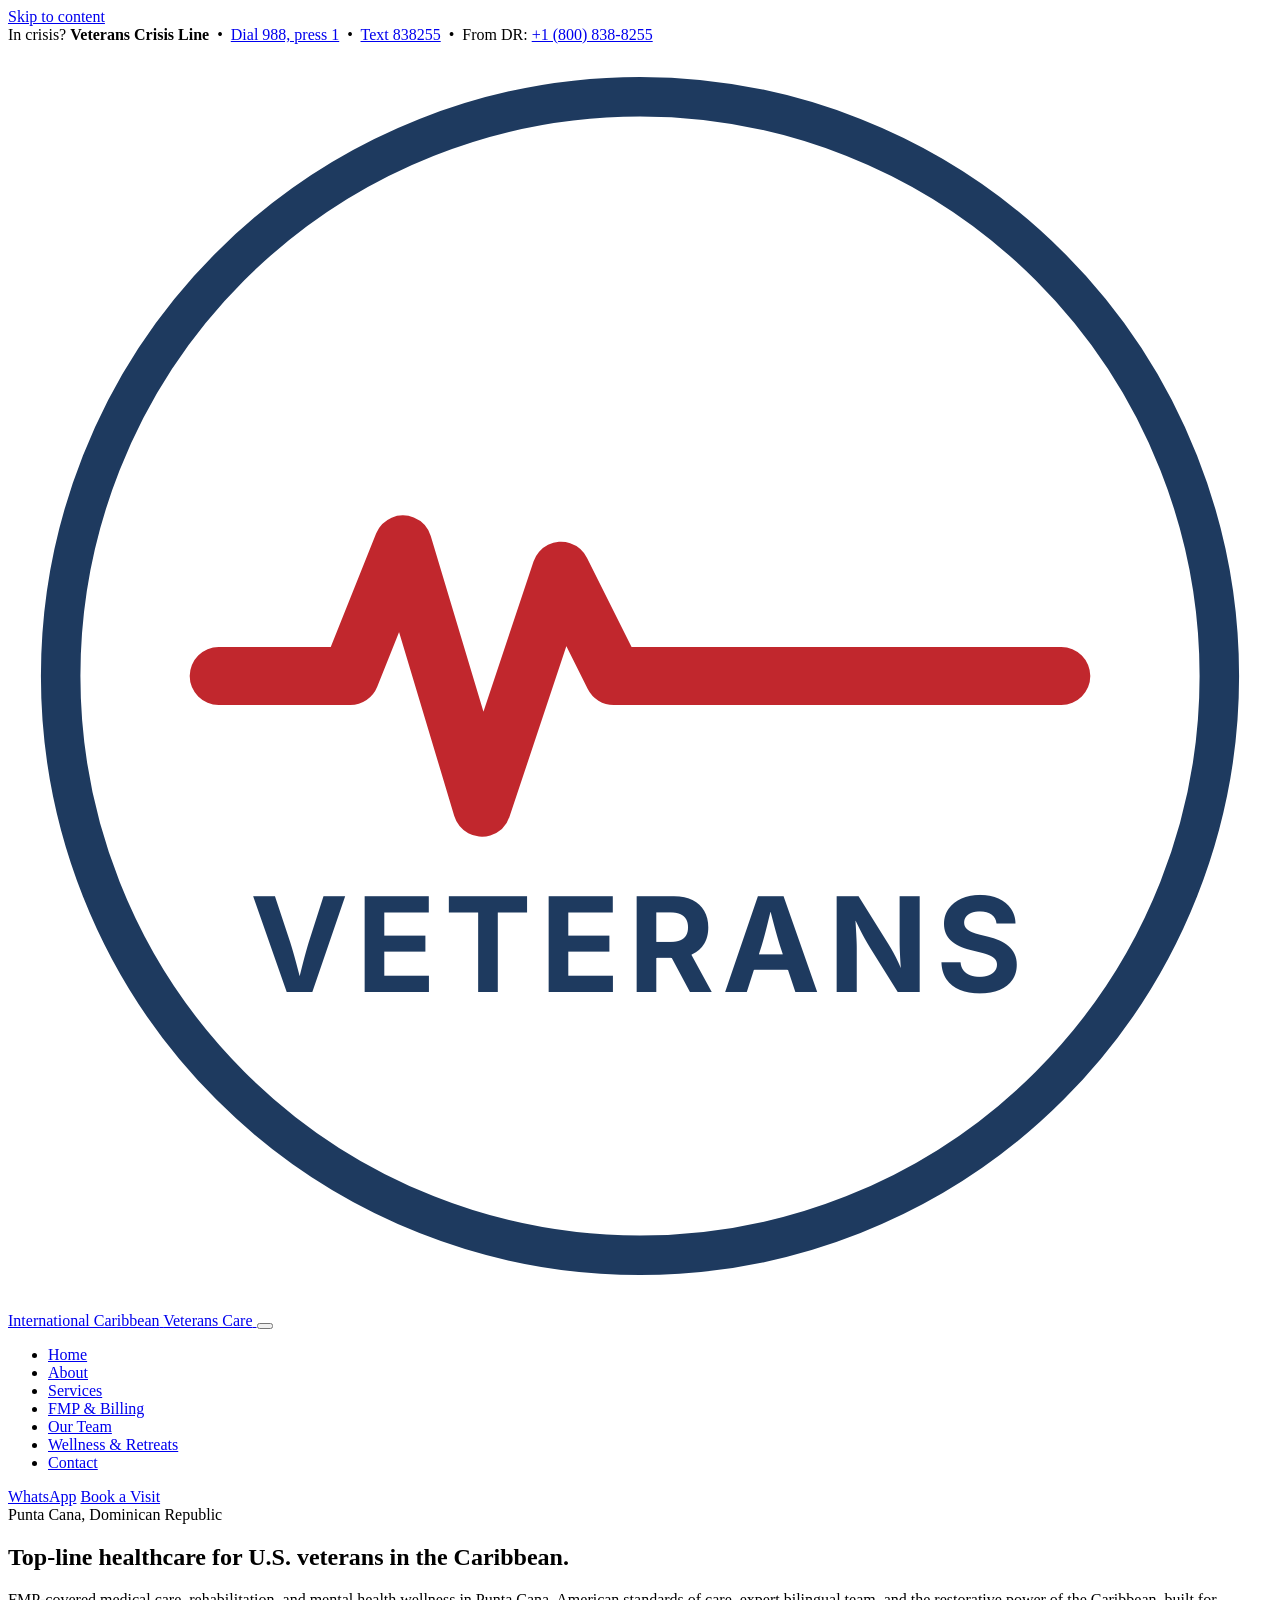
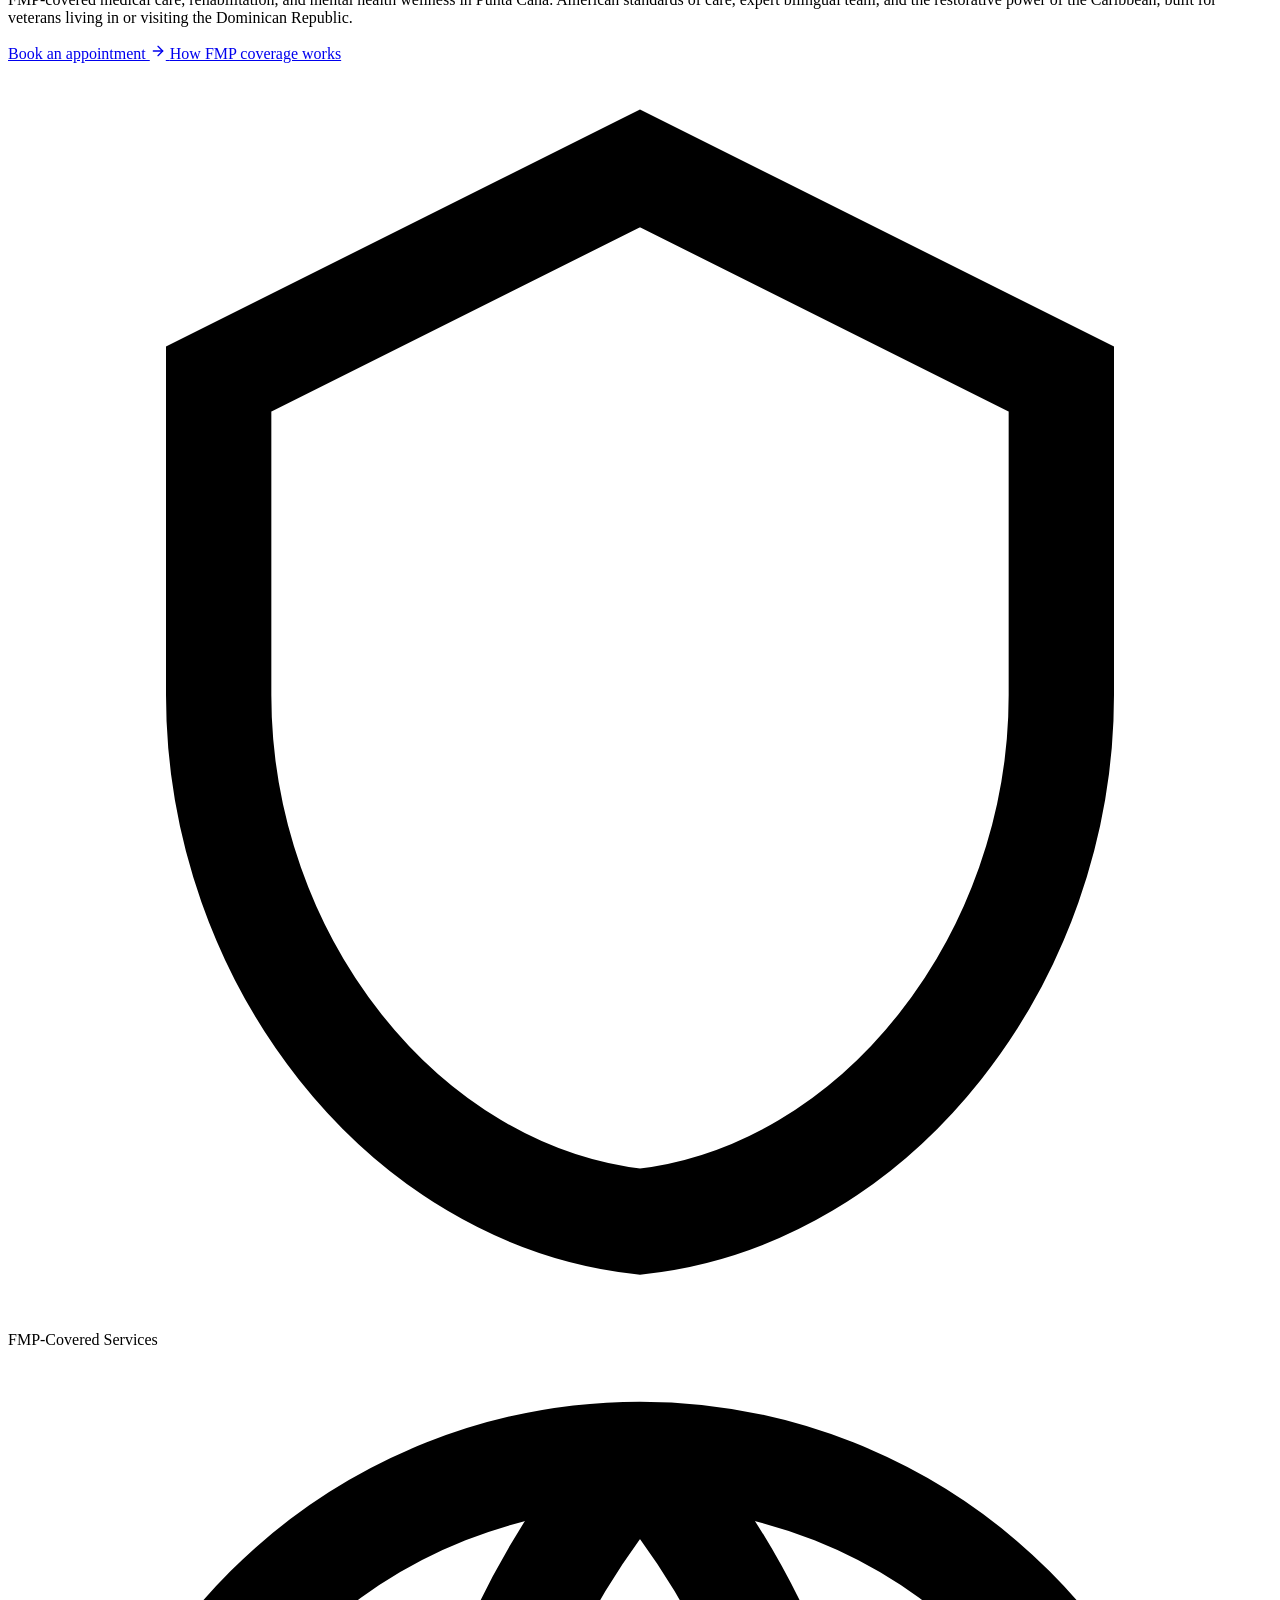
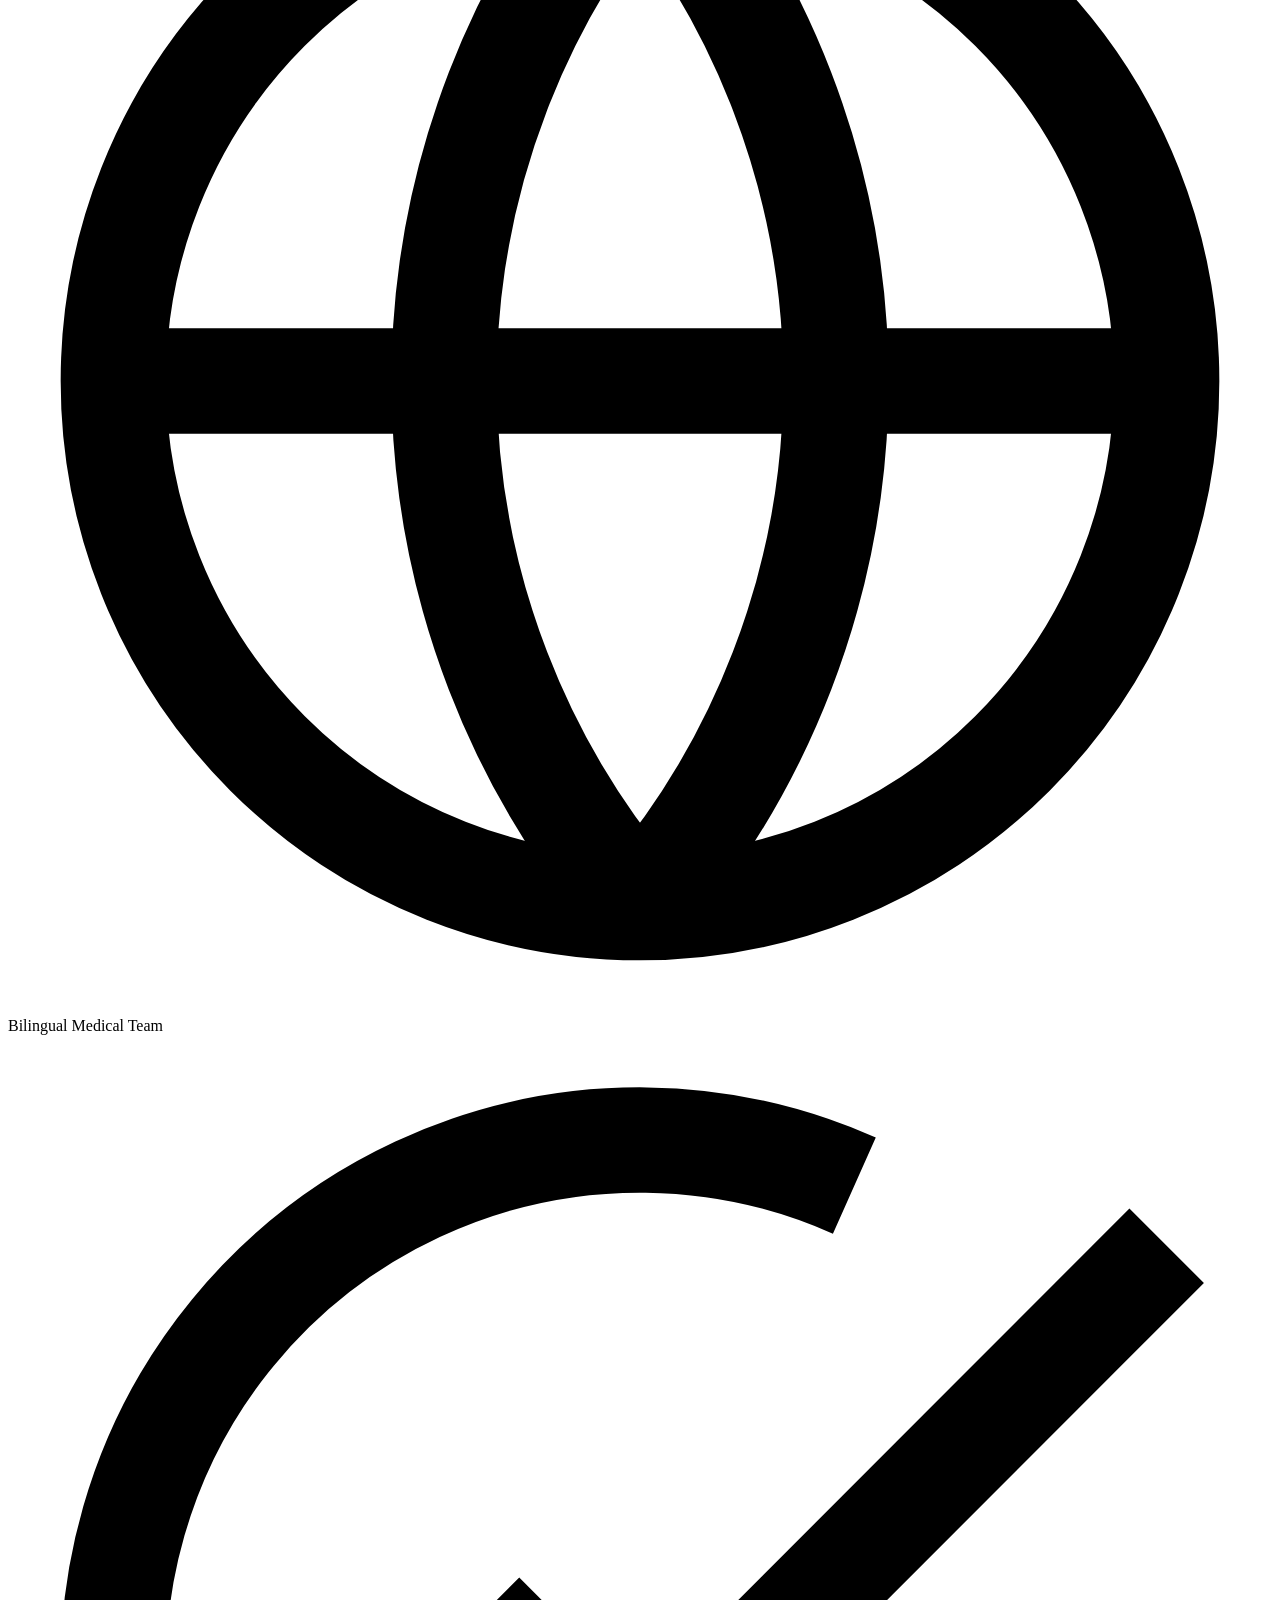
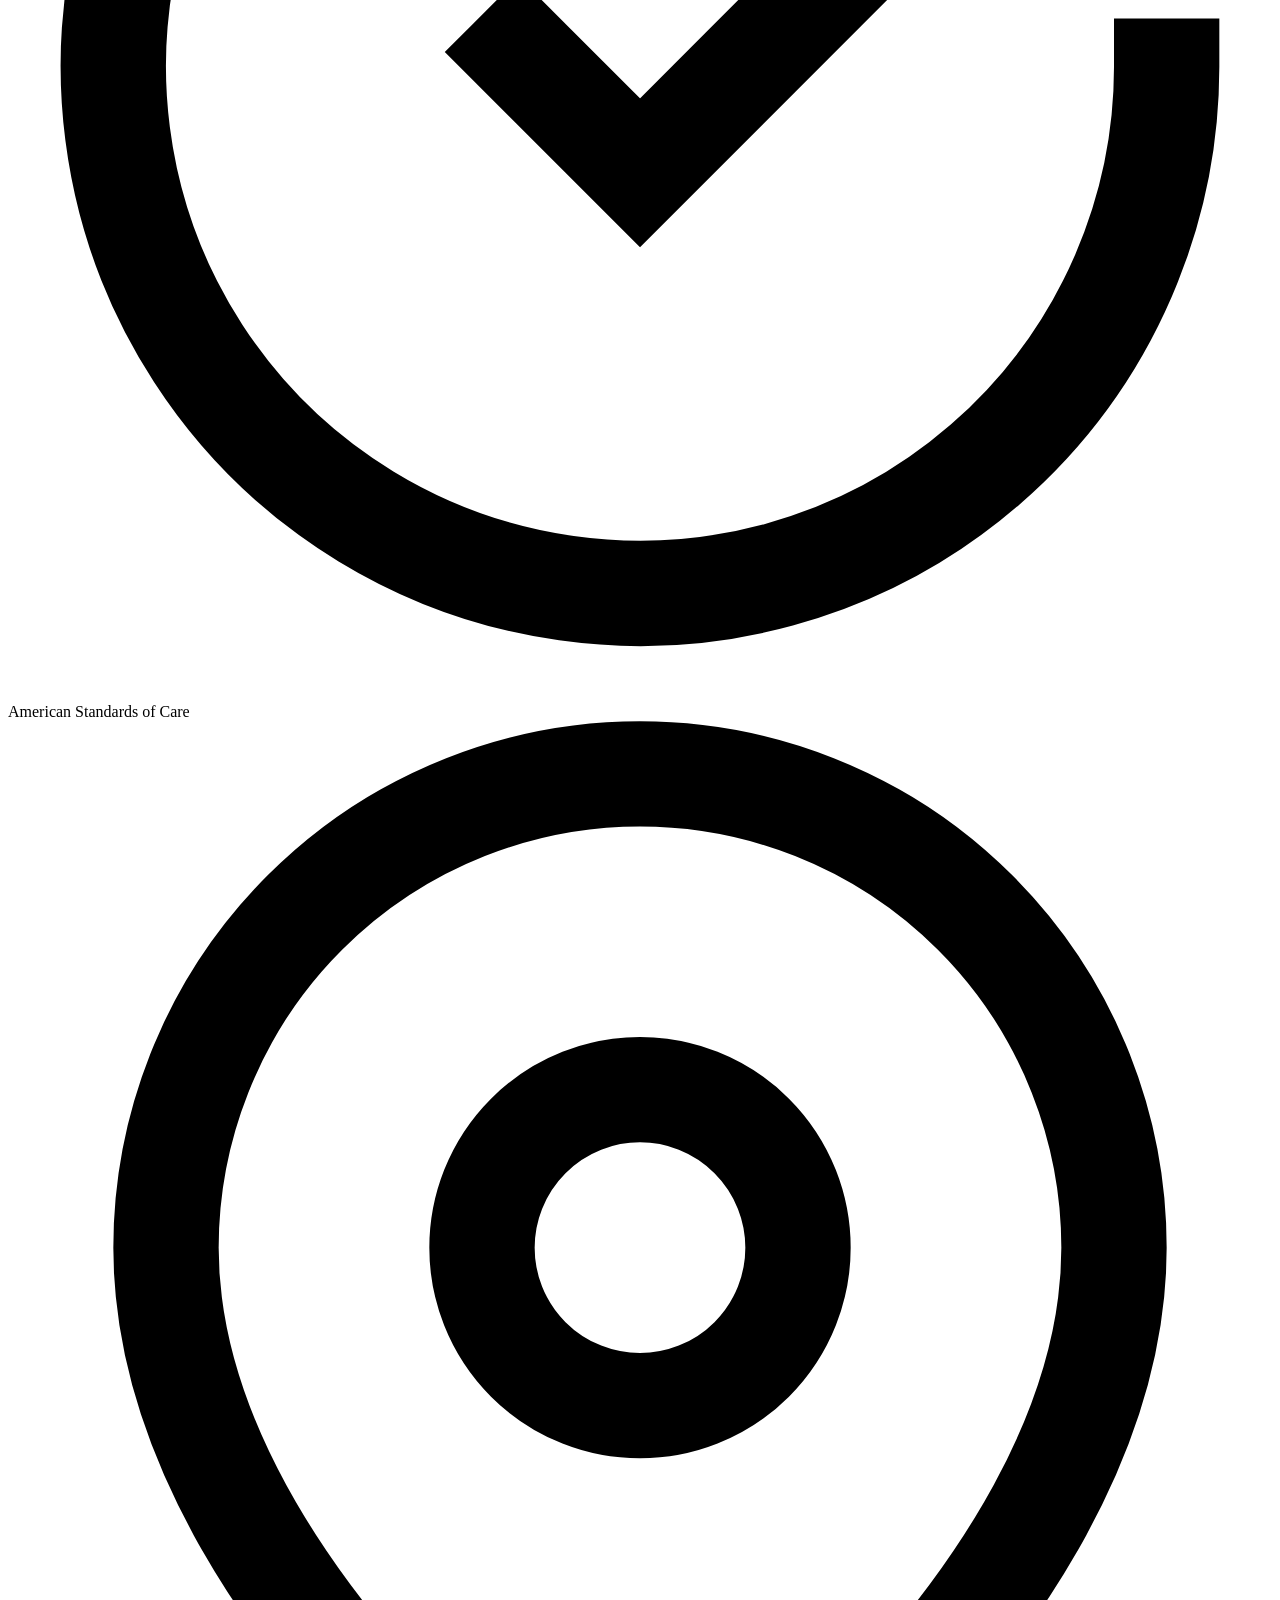
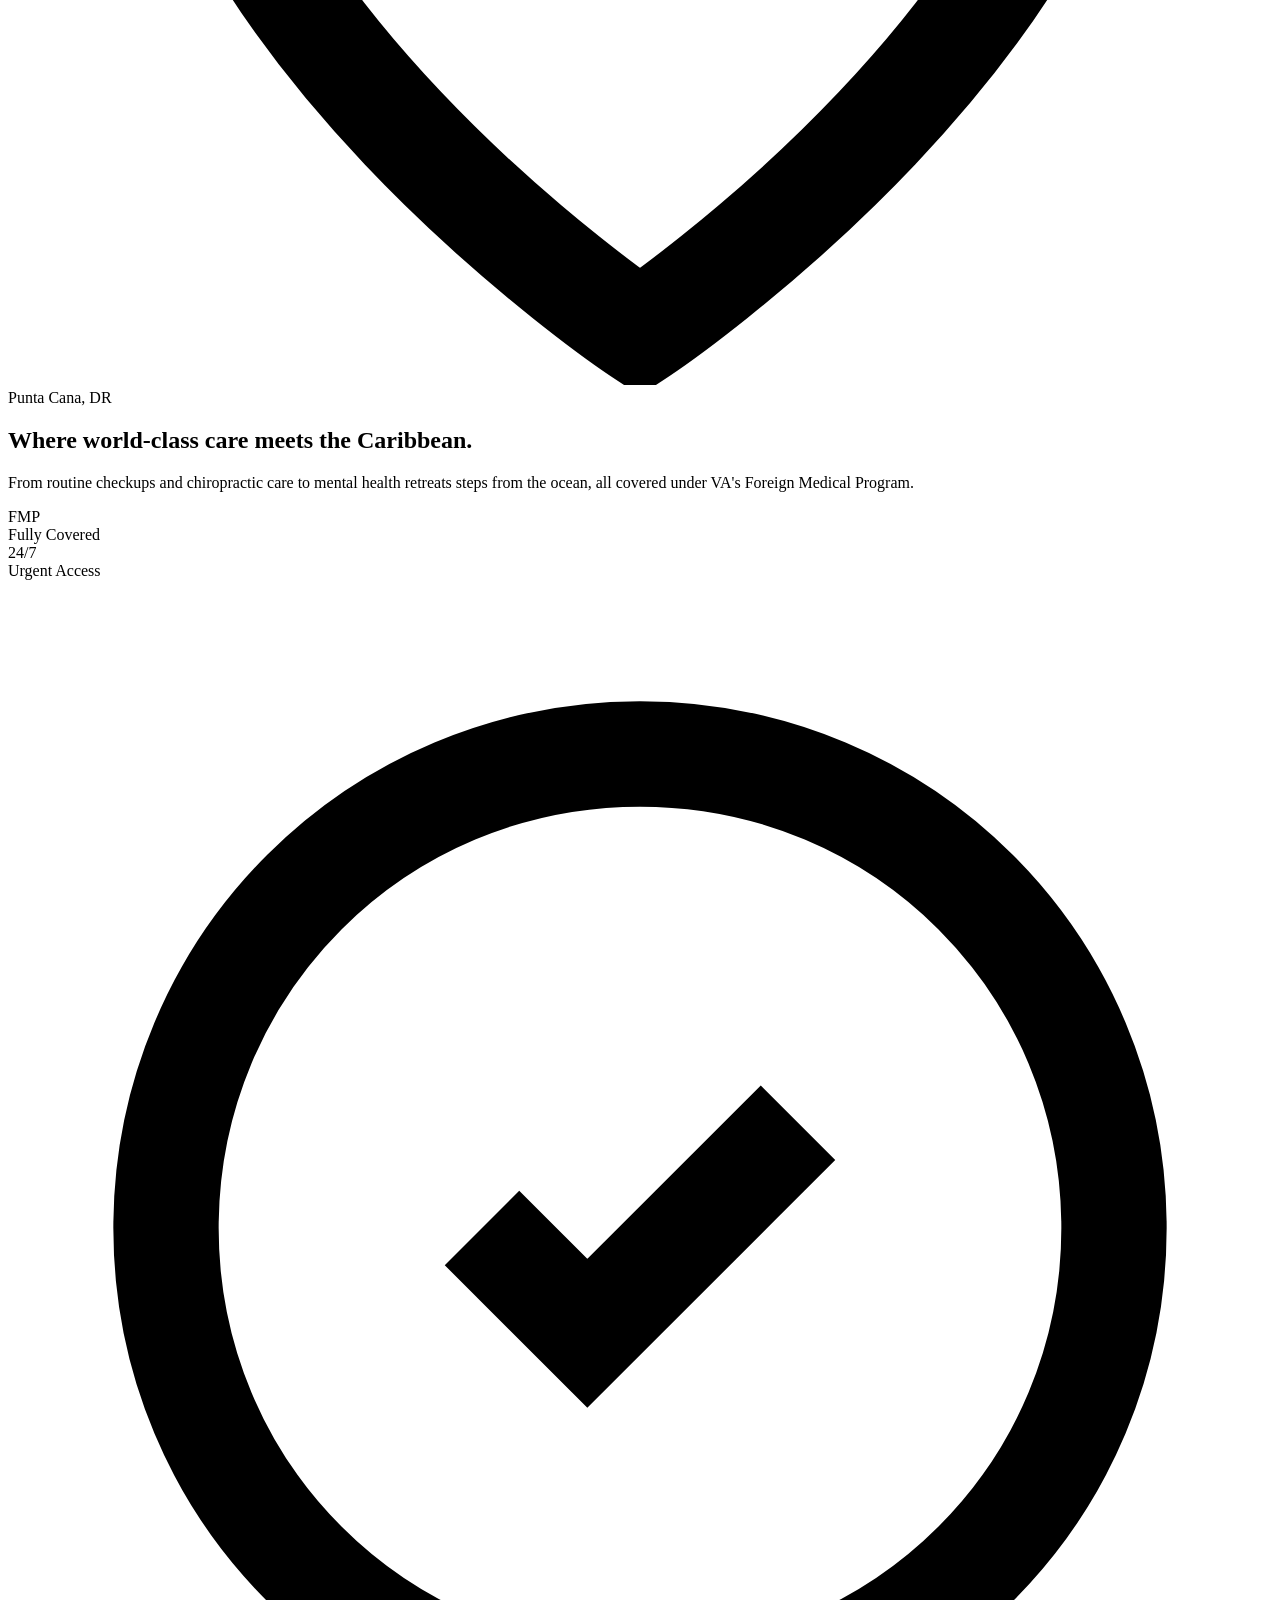
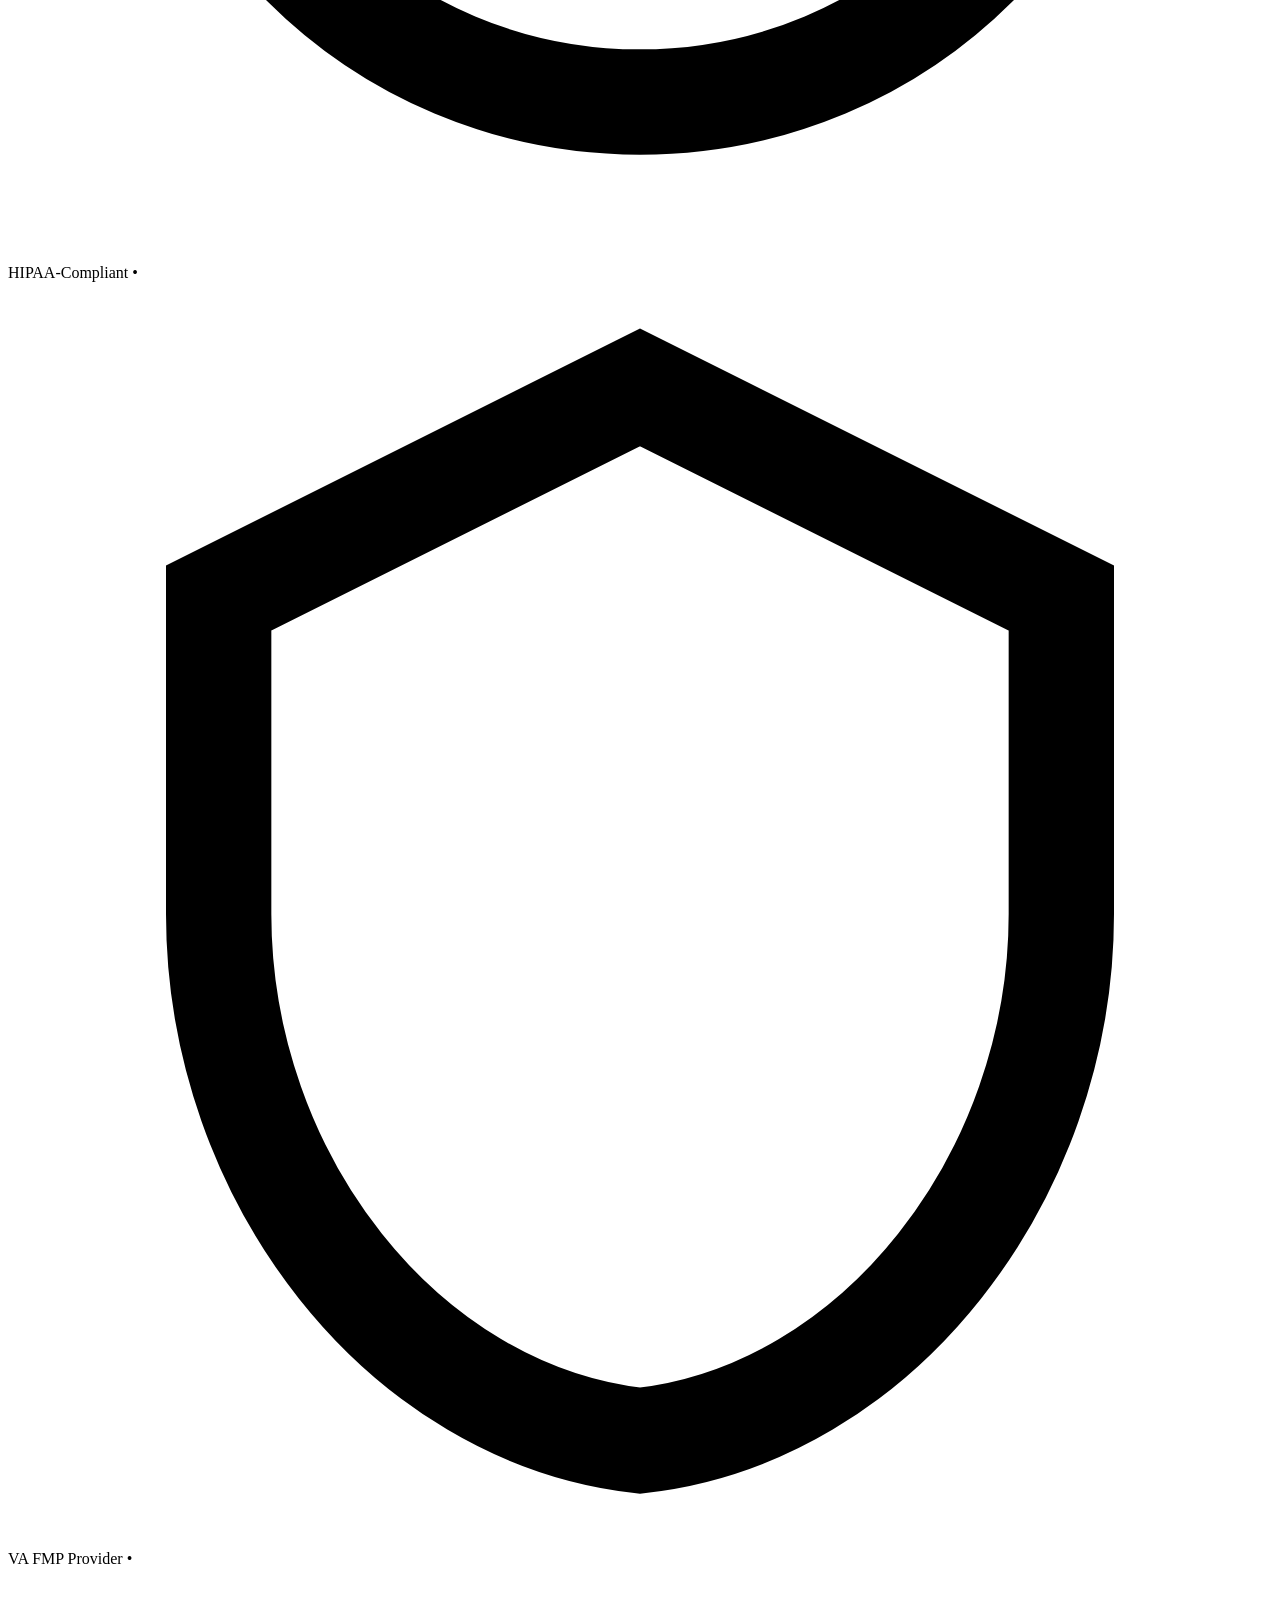
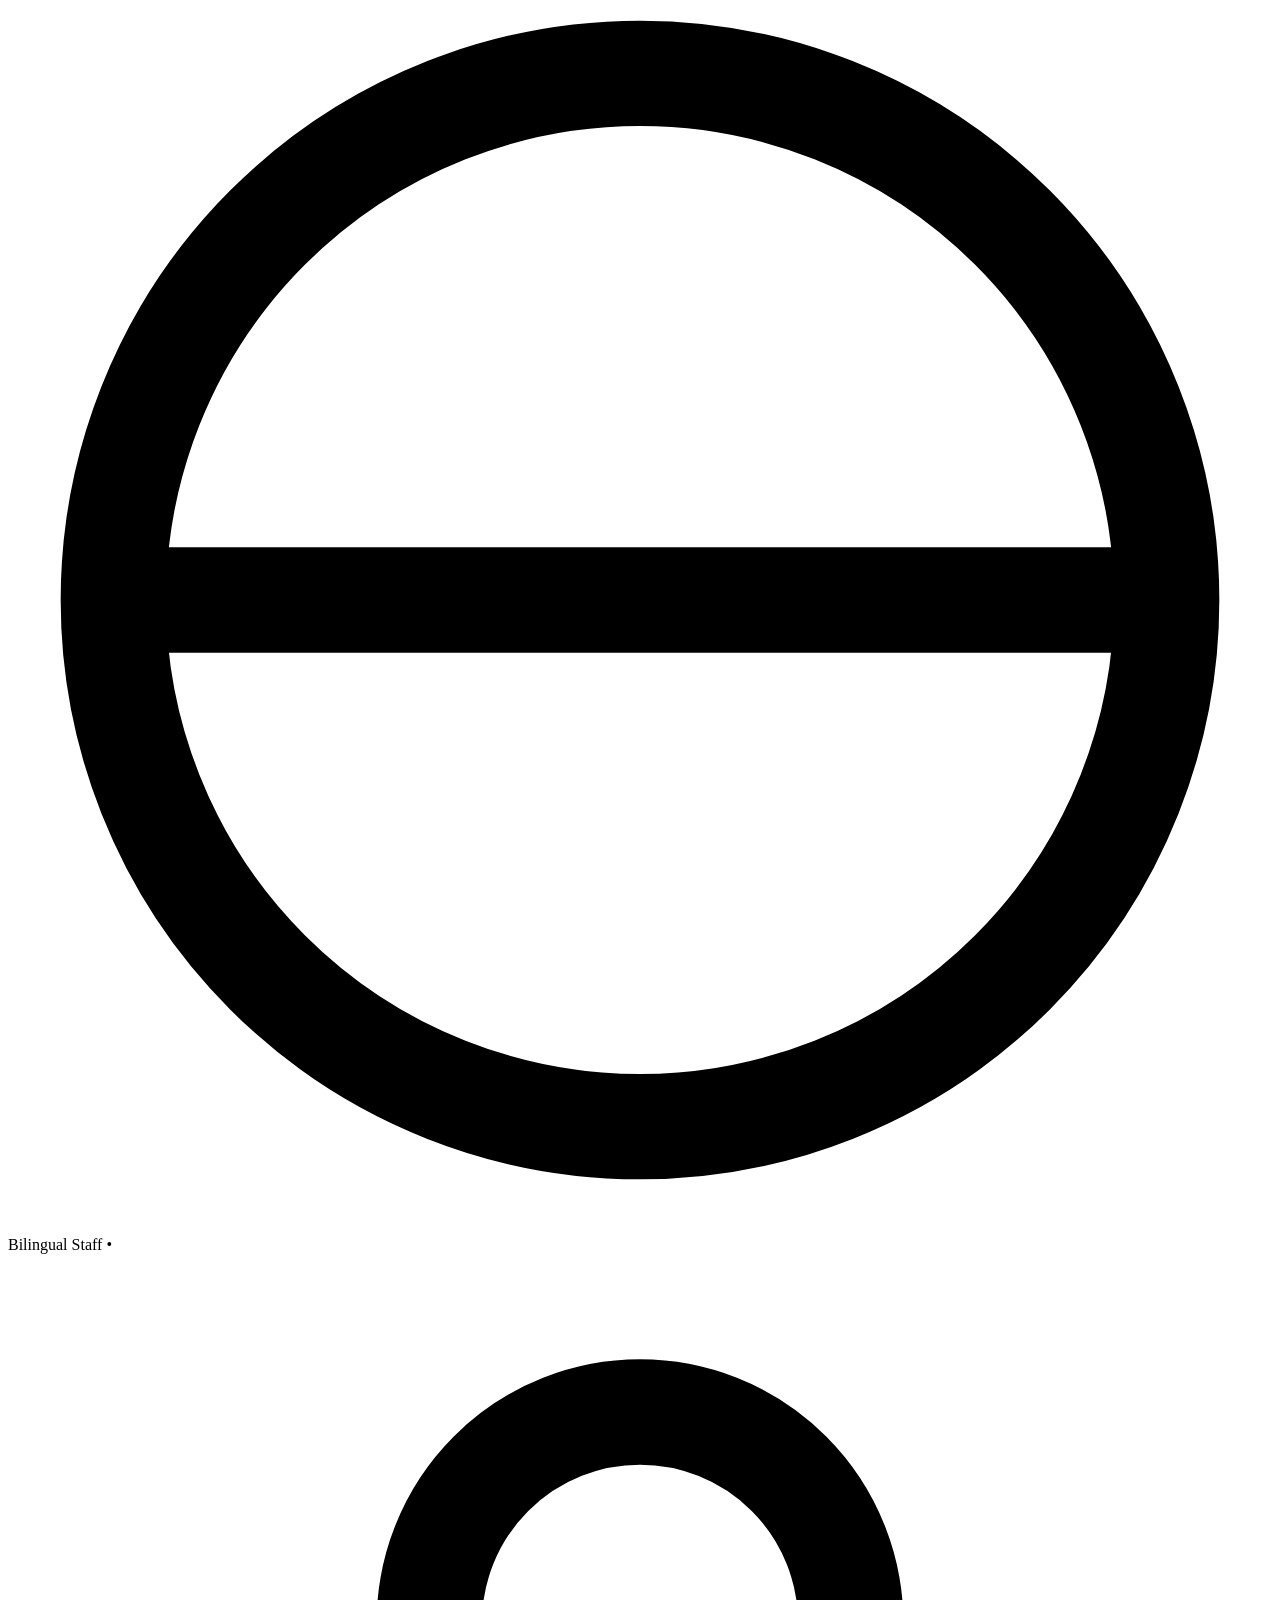
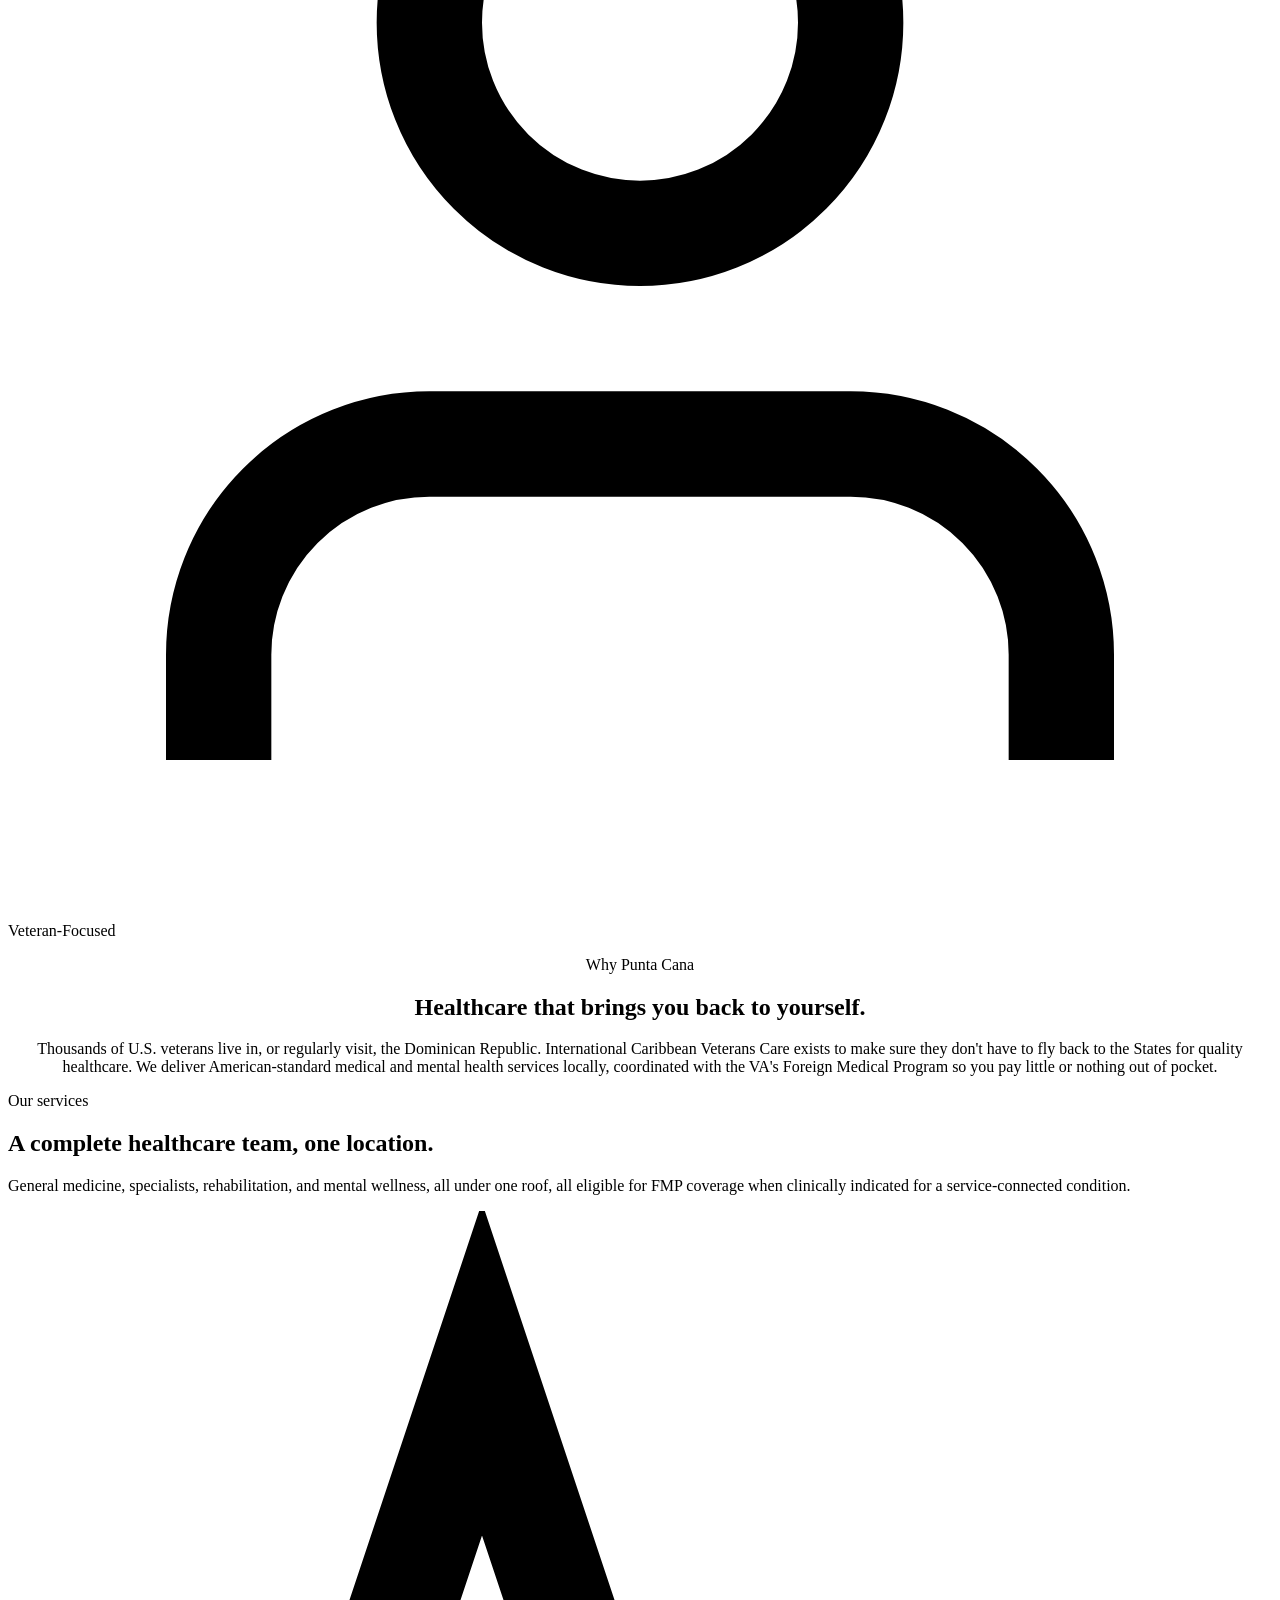
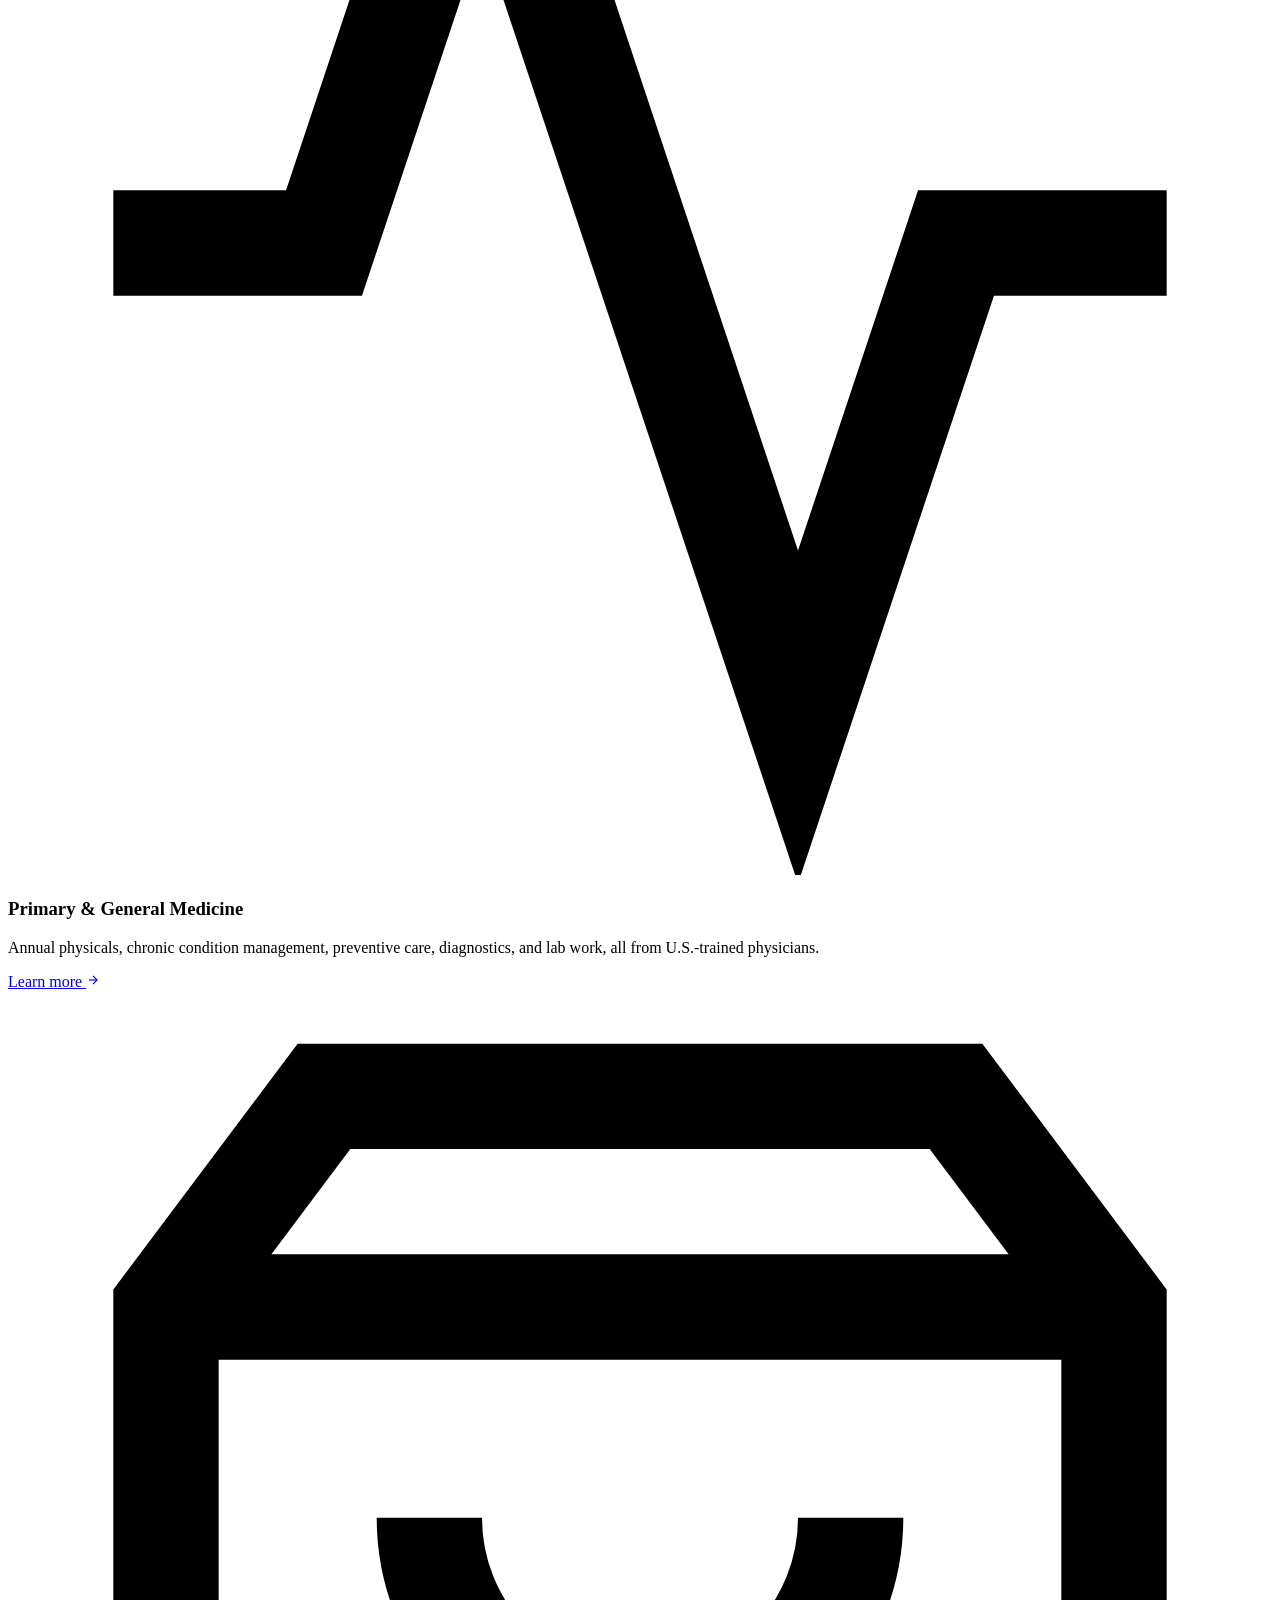
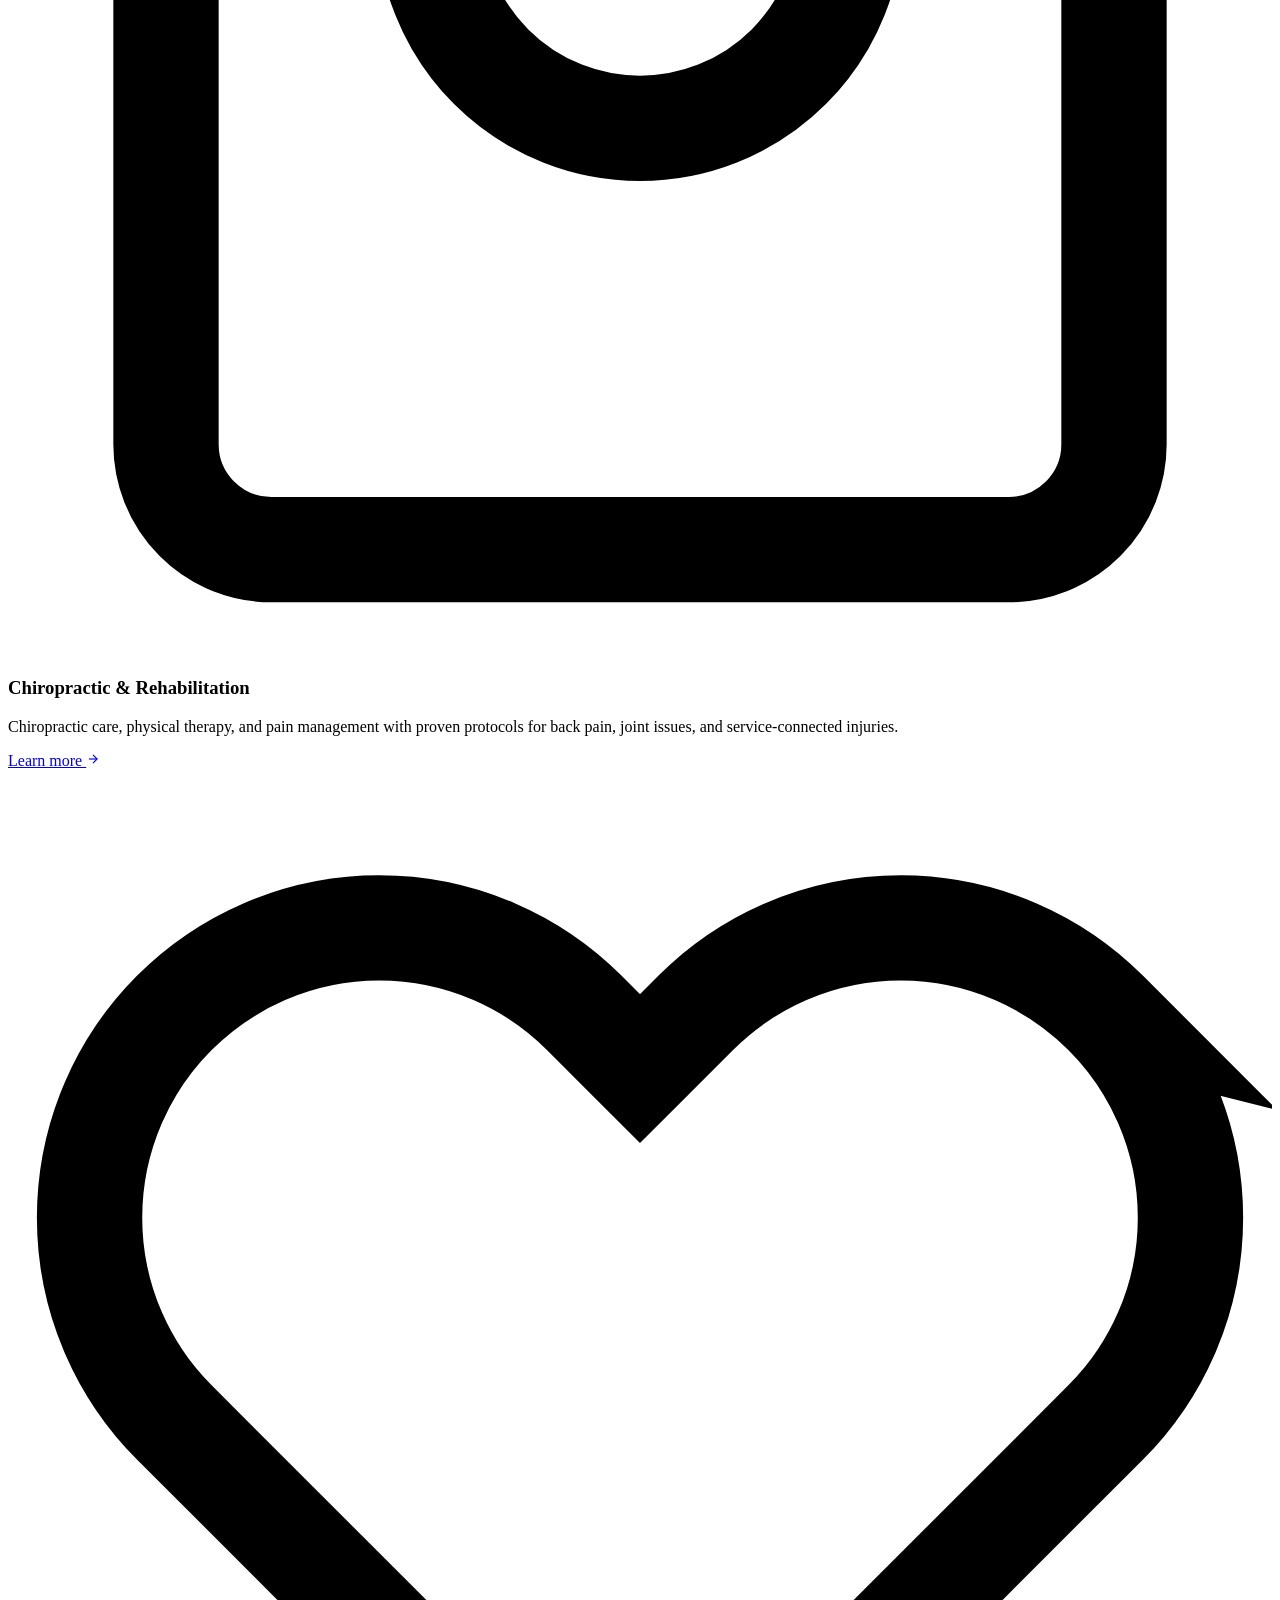
==== index.html @ 1668145d "Add initial project files" ====
<!doctype html>
<html lang="en">
<head>
<meta charset="utf-8">
<meta name="viewport" content="width=device-width, initial-scale=1">
<title>International Caribbean Veterans Care - Top-Line Healthcare for U.S. Veterans in Punta Cana</title>
<meta name="description" content="FMP-covered medical care, rehabilitation, and mental health wellness for U.S. veterans in Punta Cana, Dominican Republic.">
<link rel="preconnect" href="https://fonts.googleapis.com">
<link rel="preconnect" href="https://fonts.gstatic.com" crossorigin>
<link href="https://fonts.googleapis.com/css2?family=Inter:wght@400;500;600;700;800&display=swap" rel="stylesheet">
<link rel="stylesheet" href="css/styles.css">
<link rel="icon" href="data:image/svg+xml,%3Csvg xmlns='http://www.w3.org/2000/svg' viewBox='0 0 32 32'%3E%3Cpath fill='%23b31e38' d='M3 16h4l2-6 3 12 3-10 2 4h12' stroke='%23b31e38' stroke-width='2' fill='none' stroke-linecap='round' stroke-linejoin='round'/%3E%3C/svg%3E">
</head>
<body>

<a class="skip-link" href="#main">Skip to content</a>

<!-- Crisis banner -->
<div class="crisis-banner" role="region" aria-label="Crisis support">
  In crisis? <strong>Veterans Crisis Line</strong> &nbsp;&bull;&nbsp;
  <a href="tel:988">Dial 988, press 1</a> &nbsp;&bull;&nbsp;
  <a href="sms:838255">Text 838255</a> &nbsp;&bull;&nbsp;
  From DR: <a href="tel:+18008388255">+1 (800) 838-8255</a>
</div>

<!-- Header -->
<header class="site-header">
  <div class="container">
    <nav class="nav" aria-label="Main">
      <a href="index.html" class="brand" aria-label="International Caribbean Veterans Care, home">
        <svg class="brand-mark" viewBox="0 0 48 48" aria-hidden="true">
          <circle cx="24" cy="24" r="22" fill="none" stroke="#1e3a5f" stroke-width="1.5"/>
          <path d="M8 24h5l2-5 3 10 3-9 2 4h17" stroke="#c1272d" stroke-width="2.2" fill="none" stroke-linecap="round" stroke-linejoin="round"/>
          <text x="24" y="36" text-anchor="middle" font-family="Inter, sans-serif" font-size="5" font-weight="700" fill="#1e3a5f" letter-spacing="0.3">VETERANS</text>
        </svg>
        <span class="brand-text">
          <span class="top">International Caribbean</span>
          <span class="main">Veterans Care</span>
        </span>
      </a>
      <button class="nav-toggle" aria-label="Menu" aria-expanded="false" aria-controls="primary-nav">
        <span></span>
      </button>
      <ul class="nav-links" id="primary-nav">
        <li><a href="index.html" class="active">Home</a></li>
        <li><a href="about.html">About</a></li>
        <li><a href="services.html">Services</a></li>
        <li><a href="fmp.html">FMP &amp; Billing</a></li>
        <li><a href="team.html">Our Team</a></li>
        <li><a href="wellness.html">Wellness &amp; Retreats</a></li>
        <li><a href="contact.html">Contact</a></li>
      </ul>
      <div class="nav-cta">
        <a href="https://wa.me/18095550142" class="btn btn--outline btn--sm">WhatsApp</a>
        <a href="contact.html#booking" class="btn btn--primary btn--sm">Book a Visit</a>
      </div>
    </nav>
  </div>
</header>

<main id="main">

<!-- HERO -->
<section class="hero">
  <div class="container">
    <div class="hero-inner">
      <div>
        <span class="eyebrow">Punta Cana, Dominican Republic</span>
        <h1>Top-line healthcare for <span class="accent">U.S. veterans</span> in the Caribbean.</h1>
        <p class="lead">
          FMP-covered medical care, rehabilitation, and mental health wellness
          in Punta Cana. American standards of care, expert bilingual team,
          and the restorative power of the Caribbean, built for veterans
          living in or visiting the Dominican Republic.
        </p>
        <div class="hero-actions">
          <a href="contact.html#booking" class="btn btn--primary">
            Book an appointment
            <svg class="arrow" width="16" height="16" viewBox="0 0 24 24" fill="none" stroke="currentColor" stroke-width="2" stroke-linecap="round" stroke-linejoin="round"><line x1="5" y1="12" x2="19" y2="12"/><polyline points="12 5 19 12 12 19"/></svg>
          </a>
          <a href="fmp.html" class="btn btn--outline">How FMP coverage works</a>
        </div>
        <div class="hero-meta">
          <span>
            <svg viewBox="0 0 24 24" fill="none" stroke="currentColor" stroke-width="2"><path d="M12 2L4 6v6c0 5 3.5 9.5 8 10 4.5-.5 8-5 8-10V6l-8-4z"/></svg>
            FMP-Covered Services
          </span>
          <span>
            <svg viewBox="0 0 24 24" fill="none" stroke="currentColor" stroke-width="2"><circle cx="12" cy="12" r="10"/><path d="M2 12h20M12 2a15.3 15.3 0 010 20M12 2a15.3 15.3 0 000 20"/></svg>
            Bilingual Medical Team
          </span>
          <span>
            <svg viewBox="0 0 24 24" fill="none" stroke="currentColor" stroke-width="2"><path d="M22 11.08V12a10 10 0 11-5.93-9.14"/><polyline points="22 4 12 14.01 9 11.01"/></svg>
            American Standards of Care
          </span>
        </div>
      </div>

      <div class="hero-visual" aria-hidden="true">
        <div class="hero-card">
          <div class="hero-card-content">
            <span class="hero-card-location">
              <svg viewBox="0 0 24 24" fill="none" stroke="currentColor" stroke-width="2"><path d="M21 10c0 7-9 13-9 13s-9-6-9-13a9 9 0 0118 0z"/><circle cx="12" cy="10" r="3"/></svg>
              Punta Cana, DR
            </span>
            <div>
              <h2 class="hero-card-headline">Where world-class care meets the Caribbean.</h2>
              <p class="hero-card-desc">
                From routine checkups and chiropractic care to mental health
                retreats steps from the ocean, all covered under VA's Foreign
                Medical Program.
              </p>
            </div>
            <div class="hero-card-stats">
              <div class="hero-card-stat">
                <div class="num">FMP</div>
                <div class="label">Fully Covered</div>
              </div>
              <div class="hero-card-stat">
                <div class="num">24/7</div>
                <div class="label">Urgent Access</div>
              </div>
            </div>
          </div>
        </div>
      </div>
    </div>
  </div>
</section>

<!-- Honor band -->
<section class="honor-band" style="padding: 1rem 0;">
  <div class="container">
    <div class="honor-row">
      <span>
        <svg viewBox="0 0 24 24" fill="none" stroke="currentColor" stroke-width="2"><path d="M9 12l2 2 4-4"/><path d="M21 12c0 5-4 9-9 9s-9-4-9-9 4-9 9-9 9 4 9 9z"/></svg>
        HIPAA-Compliant
      </span>
      <span class="honor-divider">&bull;</span>
      <span>
        <svg viewBox="0 0 24 24" fill="none" stroke="currentColor" stroke-width="2"><path d="M12 2L4 6v6c0 5 3.5 9.5 8 10 4.5-.5 8-5 8-10V6l-8-4z"/></svg>
        VA FMP Provider
      </span>
      <span class="honor-divider">&bull;</span>
      <span>
        <svg viewBox="0 0 24 24" fill="none" stroke="currentColor" stroke-width="2"><circle cx="12" cy="12" r="10"/><path d="M2 12h20"/></svg>
        Bilingual Staff
      </span>
      <span class="honor-divider">&bull;</span>
      <span>
        <svg viewBox="0 0 24 24" fill="none" stroke="currentColor" stroke-width="2"><path d="M20 21v-2a4 4 0 00-4-4H8a4 4 0 00-4 4v2"/><circle cx="12" cy="7" r="4"/></svg>
        Veteran-Focused
      </span>
    </div>
  </div>
</section>

<!-- About intro -->
<section>
  <div class="container container--narrow">
    <div class="reveal" style="text-align: center;">
      <span class="eyebrow" style="justify-content: center;">Why Punta Cana</span>
      <h2>Healthcare that brings you back to yourself.</h2>
      <p class="lead" style="margin-top: var(--space-3);">
        Thousands of U.S. veterans live in, or regularly visit, the
        Dominican Republic. International Caribbean Veterans Care exists to
        make sure they don't have to fly back to the States for quality
        healthcare. We deliver American-standard medical and mental health
        services locally, coordinated with the VA's Foreign Medical Program
        so you pay little or nothing out of pocket.
      </p>
    </div>
  </div>
</section>

<!-- Services -->
<section style="background: var(--off-white); padding-top: var(--space-5);">
  <div class="container">
    <div class="section-intro reveal">
      <div>
        <span class="eyebrow">Our services</span>
        <h2>A complete healthcare team, one location.</h2>
      </div>
      <p class="lead">
        General medicine, specialists, rehabilitation, and mental wellness,
        all under one roof, all eligible for FMP coverage when clinically
        indicated for a service-connected condition.
      </p>
    </div>

    <div class="grid grid--3">
      <article class="service-card reveal">
        <div class="service-icon">
          <svg viewBox="0 0 24 24" fill="none" stroke="currentColor" stroke-width="2"><path d="M22 12h-4l-3 9L9 3l-3 9H2"/></svg>
        </div>
        <h3>Primary &amp; General Medicine</h3>
        <p>Annual physicals, chronic condition management, preventive care, diagnostics, and lab work, all from U.S.-trained physicians.</p>
        <a href="services.html#primary" class="learn">
          Learn more
          <svg width="14" height="14" viewBox="0 0 24 24" fill="none" stroke="currentColor" stroke-width="2"><line x1="5" y1="12" x2="19" y2="12"/><polyline points="12 5 19 12 12 19"/></svg>
        </a>
      </article>

      <article class="service-card reveal">
        <div class="service-icon">
          <svg viewBox="0 0 24 24" fill="none" stroke="currentColor" stroke-width="2"><path d="M6 2L3 6v14a2 2 0 002 2h14a2 2 0 002-2V6l-3-4z"/><line x1="3" y1="6" x2="21" y2="6"/><path d="M16 10a4 4 0 01-8 0"/></svg>
        </div>
        <h3>Chiropractic &amp; Rehabilitation</h3>
        <p>Chiropractic care, physical therapy, and pain management with proven protocols for back pain, joint issues, and service-connected injuries.</p>
        <a href="services.html#chiro" class="learn">
          Learn more
          <svg width="14" height="14" viewBox="0 0 24 24" fill="none" stroke="currentColor" stroke-width="2"><line x1="5" y1="12" x2="19" y2="12"/><polyline points="12 5 19 12 12 19"/></svg>
        </a>
      </article>

      <article class="service-card reveal">
        <div class="service-icon">
          <svg viewBox="0 0 24 24" fill="none" stroke="currentColor" stroke-width="2"><path d="M20.84 4.61a5.5 5.5 0 00-7.78 0L12 5.67l-1.06-1.06a5.5 5.5 0 00-7.78 7.78l1.06 1.06L12 21.23l7.78-7.78 1.06-1.06a5.5 5.5 0 000-7.78z"/></svg>
        </div>
        <h3>Mental Health &amp; PTSD Care</h3>
        <p>Trauma-informed therapy for PTSD, depression, anxiety, and combat-related stress. Individual sessions, couples therapy, and group work.</p>
        <a href="services.html#mental-health" class="learn">
          Learn more
          <svg width="14" height="14" viewBox="0 0 24 24" fill="none" stroke="currentColor" stroke-width="2"><line x1="5" y1="12" x2="19" y2="12"/><polyline points="12 5 19 12 12 19"/></svg>
        </a>
      </article>

      <article class="service-card reveal">
        <div class="service-icon">
          <svg viewBox="0 0 24 24" fill="none" stroke="currentColor" stroke-width="2"><circle cx="12" cy="12" r="10"/><path d="M12 8v4M12 16h.01"/></svg>
        </div>
        <h3>Urgent &amp; Acute Care</h3>
        <p>Same-day appointments for acute illness and injury. 24/7 on-call physician access for veterans registered with our clinic.</p>
        <a href="services.html#urgent" class="learn">
          Learn more
          <svg width="14" height="14" viewBox="0 0 24 24" fill="none" stroke="currentColor" stroke-width="2"><line x1="5" y1="12" x2="19" y2="12"/><polyline points="12 5 19 12 12 19"/></svg>
        </a>
      </article>

      <article class="service-card reveal">
        <div class="service-icon">
          <svg viewBox="0 0 24 24" fill="none" stroke="currentColor" stroke-width="2"><path d="M19 14c1.49-1.46 3-3.21 3-5.5A5.5 5.5 0 0016.5 3c-1.76 0-3 .5-4.5 2-1.5-1.5-2.74-2-4.5-2A5.5 5.5 0 002 8.5c0 2.29 1.51 4.04 3 5.5l7 7z"/></svg>
        </div>
        <h3>Cardiology &amp; Internal Medicine</h3>
        <p>Specialist consultations, cardiac screening, diabetes management, and care for the chronic conditions that affect aging veterans most.</p>
        <a href="services.html#cardiology" class="learn">
          Learn more
          <svg width="14" height="14" viewBox="0 0 24 24" fill="none" stroke="currentColor" stroke-width="2"><line x1="5" y1="12" x2="19" y2="12"/><polyline points="12 5 19 12 12 19"/></svg>
        </a>
      </article>

      <article class="service-card reveal">
        <div class="service-icon">
          <svg viewBox="0 0 24 24" fill="none" stroke="currentColor" stroke-width="2"><path d="M12 5.5c-1.5-2-4-2.5-6-1.5S3 7.5 4 10c.5 1.3 1 2.5 1 4 0 2 .5 5 2 7 .5.5 1 .5 1.5 0 .5-1 .5-2.5 1-4 .3-1 .8-1.5 1.5-1.5s1.2.5 1.5 1.5c.5 1.5.5 3 1 4 .5.5 1 .5 1.5 0 1.5-2 2-5 2-7 0-1.5.5-2.7 1-4 1-2.5-0-5-2-6s-4.5-.5-6 1.5z"/></svg>
        </div>
        <h3>Dental Care</h3>
        <p>Routine cleanings, fillings, extractions, and restorative work. Not covered by FMP, so our clinic provides it free of charge to every U.S. veteran.</p>
        <a href="#services" class="learn">
          Learn more
          <svg width="14" height="14" viewBox="0 0 24 24" fill="none" stroke="currentColor" stroke-width="2"><line x1="5" y1="12" x2="19" y2="12"/><polyline points="12 5 19 12 12 19"/></svg>
        </a>
      </article>

      <article class="service-card reveal">
        <div class="service-icon">
          <svg viewBox="0 0 24 24" fill="none" stroke="currentColor" stroke-width="2"><path d="M12 2a10 10 0 1010 10"/><path d="M12 6v6l4 2"/></svg>
        </div>
        <h3>Mental Health Retreats</h3>
        <p>Structured multi-day wellness retreats combining evidence-based therapy, meditation, movement, and the healing environment of the Caribbean coast.</p>
        <a href="wellness.html" class="learn">
          Learn more
          <svg width="14" height="14" viewBox="0 0 24 24" fill="none" stroke="currentColor" stroke-width="2"><line x1="5" y1="12" x2="19" y2="12"/><polyline points="12 5 19 12 12 19"/></svg>
        </a>
      </article>
    </div>
  </div>
</section>

<!-- FMP highlight -->
<section>
  <div class="container">
    <div class="fmp-card reveal">
      <div style="max-width: 720px;">
        <span class="eyebrow" style="color: #ff9ba0;">Foreign Medical Program</span>
        <h2>Your VA benefits, <span class="accent">across borders</span>.</h2>
        <p class="lead" style="color: rgba(255,255,255,0.85);">
          The VA's Foreign Medical Program (FMP) covers healthcare for
          service-connected conditions when you're outside the U.S. We're
          an experienced FMP provider: we handle the paperwork, coordinate
          with the VA, and most importantly, we never charge U.S. veterans
          a cent. Whether FMP covers the service or not, your cost is zero.
        </p>
        <div style="display: flex; flex-wrap: wrap; gap: 0.75rem;">
          <a href="fmp.html" class="btn btn--primary">Learn about FMP coverage</a>
          <a href="contact.html" class="btn btn--outline-white">Ask us anything</a>
        </div>
      </div>
    </div>
  </div>
</section>

<!-- Stats -->
<section style="padding-top: 0;">
  <div class="container">
    <div class="stats reveal">
      <div>
        <div class="stat-value">1,200<span class="amp">+</span></div>
        <div class="stat-label">Veterans Treated</div>
      </div>
      <div>
        <div class="stat-value">100<span class="amp">%</span></div>
        <div class="stat-label">FMP Billing Handled In-House</div>
      </div>
      <div>
        <div class="stat-value">7<span class="amp">yrs</span></div>
        <div class="stat-label">Serving DR-Based Vets</div>
      </div>
      <div>
        <div class="stat-value">&lt;48<span class="amp">h</span></div>
        <div class="stat-label">Median Time to First Appointment</div>
      </div>
    </div>
  </div>
</section>

<!-- Pull quote -->
<section style="padding-top: 1rem; padding-bottom: var(--space-6);">
  <div class="container">
    <div class="pullquote reveal">
      <blockquote>
        I retired to Punta Cana five years ago and spent the first two
        flying back to Miami every few months for care. Finding International
        Caribbean Veterans Care changed everything. Same standard of medicine,
        zero stress, and the VA handles the bill.
      </blockquote>
      <cite>T. Miller, U.S. Army (retired), B&aacute;varo resident</cite>
    </div>
  </div>
</section>

<!-- CTA band -->
<section class="cta-band">
  <div class="container">
    <span class="eyebrow" style="color: #ff9ba0;">Ready when you are</span>
    <h2>Quality care <span class="accent">without leaving the island</span>.</h2>
    <p class="lead">
      Whether you're a full-time resident, a snowbird, or visiting for a
      few weeks, we're here. Call, message, or schedule online.
    </p>
    <div class="hero-actions">
      <a href="contact.html#booking" class="btn btn--primary">Book a visit</a>
      <a href="https://wa.me/18095550142" class="btn btn--outline-white">WhatsApp us</a>
      <a href="contact.html" class="btn btn--outline-white">Contact the clinic</a>
    </div>
  </div>
</section>

</main>

<!-- Footer -->
<footer class="site-footer">
  <div class="container">
    <div class="footer-crisis">
      <strong>VETERANS CRISIS LINE:</strong> Dial <a href="tel:988">988</a> and press <strong>1</strong> (from US) &nbsp;&bull;&nbsp; Text <a href="sms:838255">838255</a> &nbsp;&bull;&nbsp; From DR / international: <a href="tel:+18008388255">+1 (800) 838-8255</a>. Free, confidential, 24/7.
    </div>

    <div class="footer-top">
      <div>
        <div class="footer-brand">
          <svg width="36" height="36" viewBox="0 0 48 48" aria-hidden="true">
            <circle cx="24" cy="24" r="22" fill="none" stroke="#ffffff" stroke-width="1.5"/>
            <path d="M8 24h5l2-5 3 10 3-9 2 4h17" stroke="#c1272d" stroke-width="2.2" fill="none" stroke-linecap="round" stroke-linejoin="round"/>
          </svg>
          <span>International Caribbean<br>Veterans Care</span>
        </div>
        <p>Top-line healthcare for U.S. veterans in the Dominican Republic. FMP-covered services, expert bilingual team, American standards of care.</p>
      </div>
      <div>
        <h4>Clinic</h4>
        <ul class="footer-links">
          <li><a href="about.html">About</a></li>
          <li><a href="services.html">Services</a></li>
          <li><a href="team.html">Our Team</a></li>
          <li><a href="wellness.html">Wellness &amp; Retreats</a></li>
        </ul>
      </div>
      <div>
        <h4>Patients</h4>
        <ul class="footer-links">
          <li><a href="contact.html#booking">Book a visit</a></li>
          <li><a href="fmp.html">FMP &amp; billing</a></li>
          <li><a href="contact.html">Contact</a></li>
          <li><a href="https://wa.me/18095550142">WhatsApp</a></li>
        </ul>
      </div>
      <div>
        <h4>Contact</h4>
        <ul class="footer-links">
          <li><a href="tel:+18095550142">+1 (809) 555-0142</a></li>
          <li><a href="mailto:care@caribbeanvetcare.com">care@caribbeanvetcare.com</a></li>
          <li>Av. Barcel&oacute;, B&aacute;varo<br>Punta Cana, Dominican Republic</li>
        </ul>
      </div>
    </div>

    <div class="footer-bottom">
      <div>&copy; <span id="year">2026</span> International Caribbean Veterans Care. All rights reserved.</div>
      <div>
        <a href="#privacy" style="margin-right: 1rem;">Privacy</a>
        <a href="#hipaa" style="margin-right: 1rem;">HIPAA Notice</a>
        <a href="#accessibility">Accessibility</a>
      </div>
    </div>
  </div>
</footer>

<script src="js/main.js"></script>
</body>
</html>
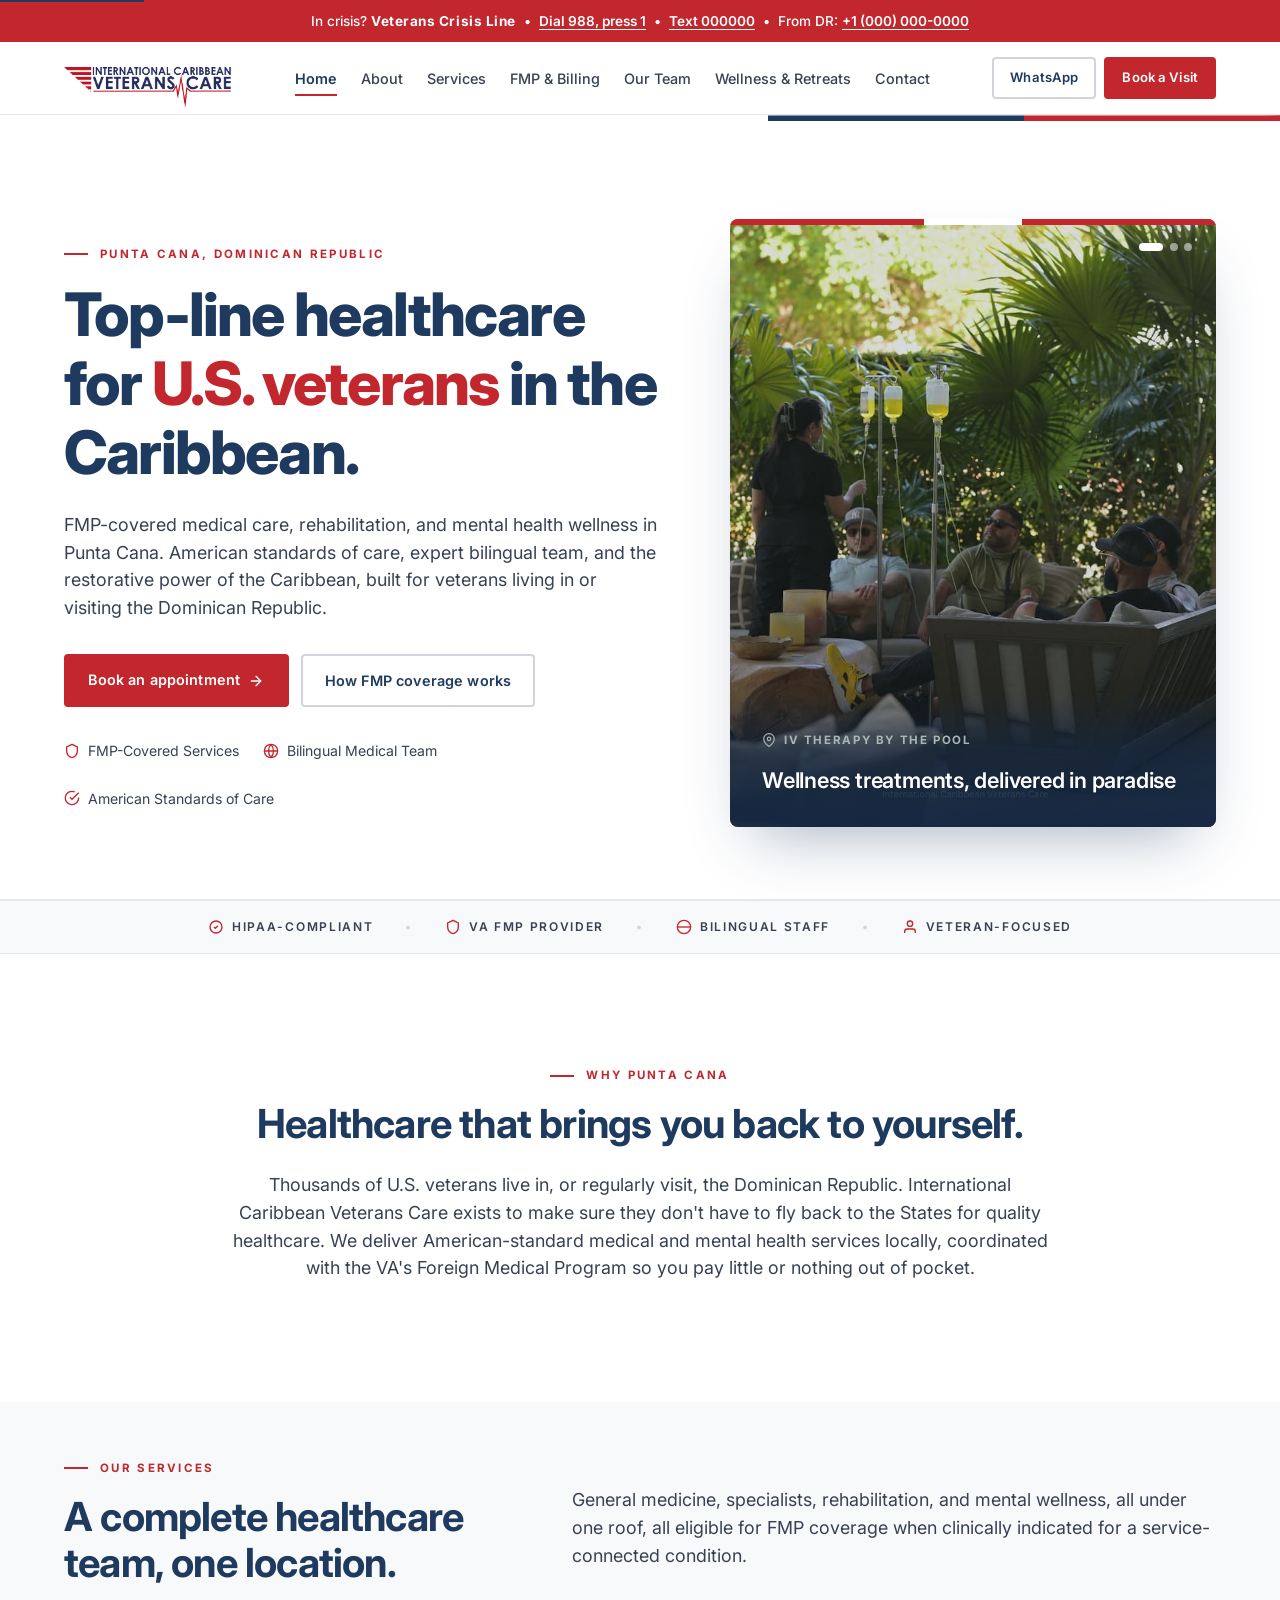
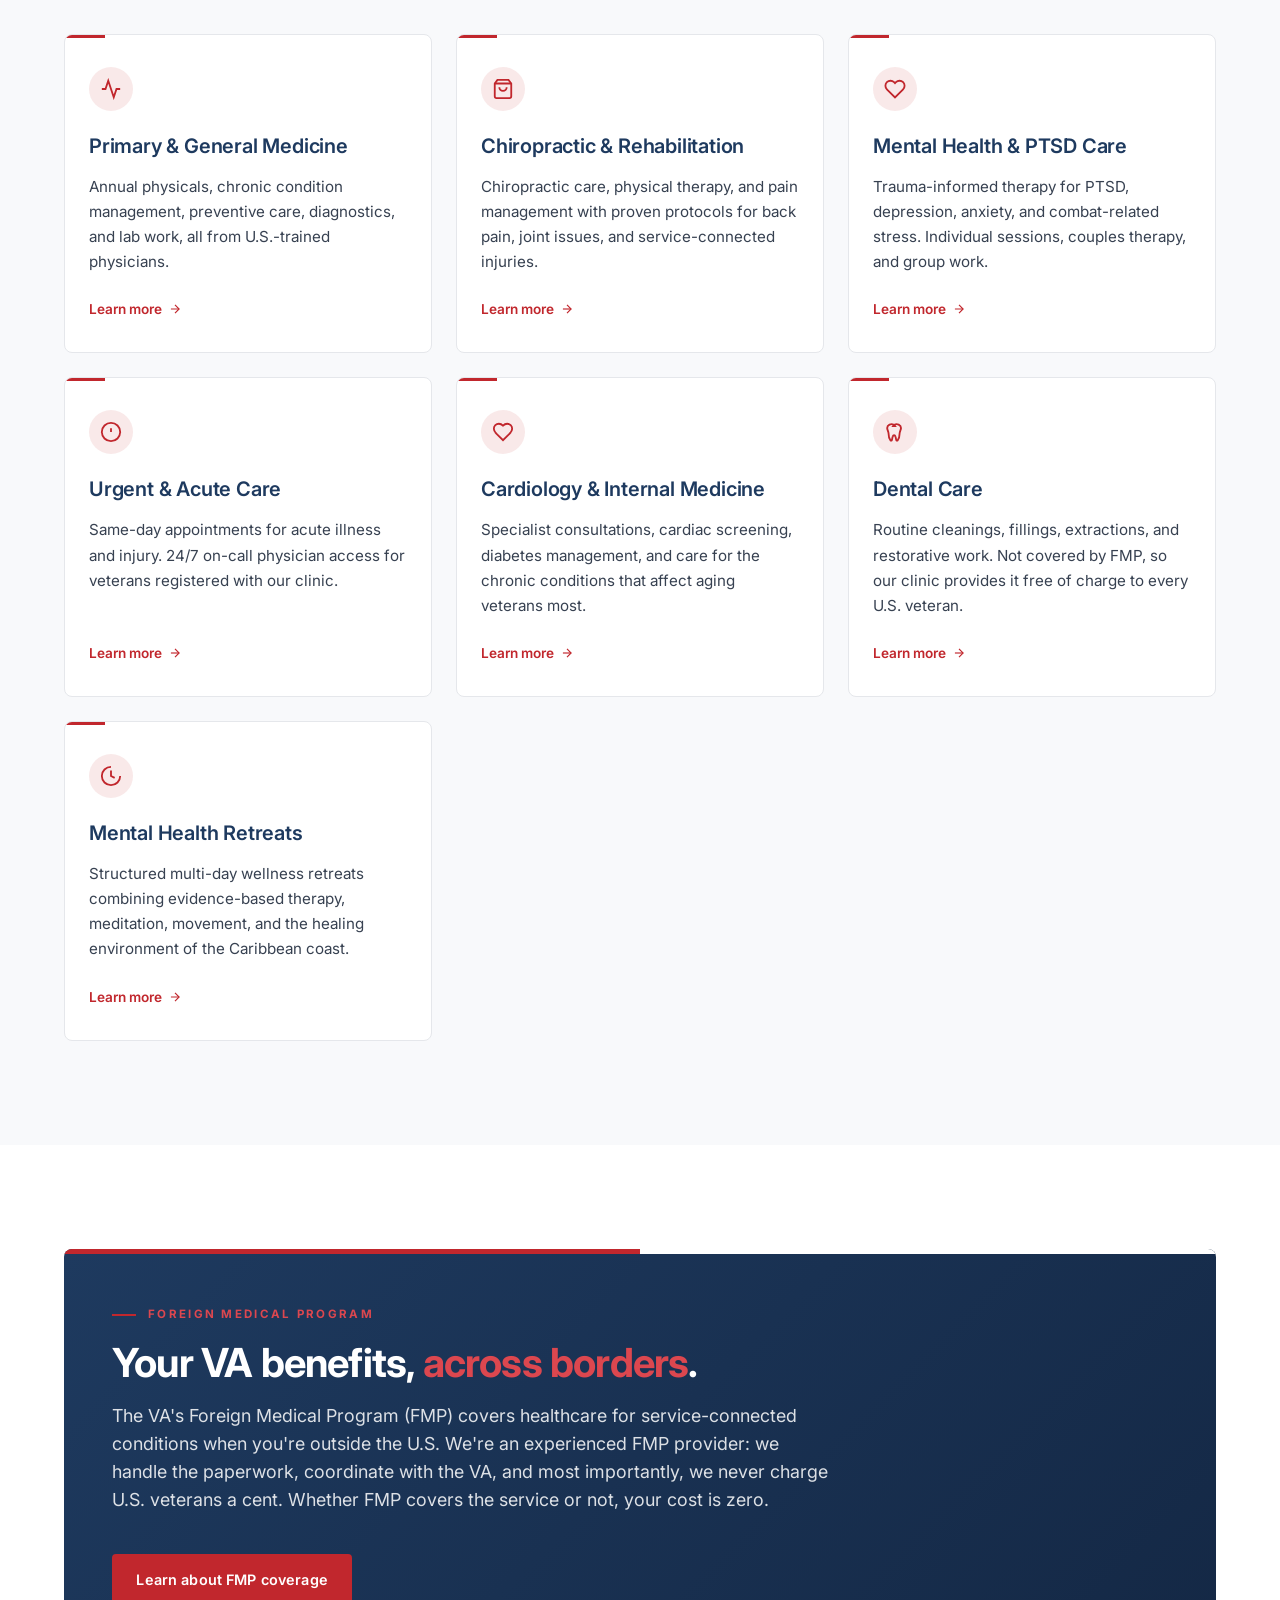
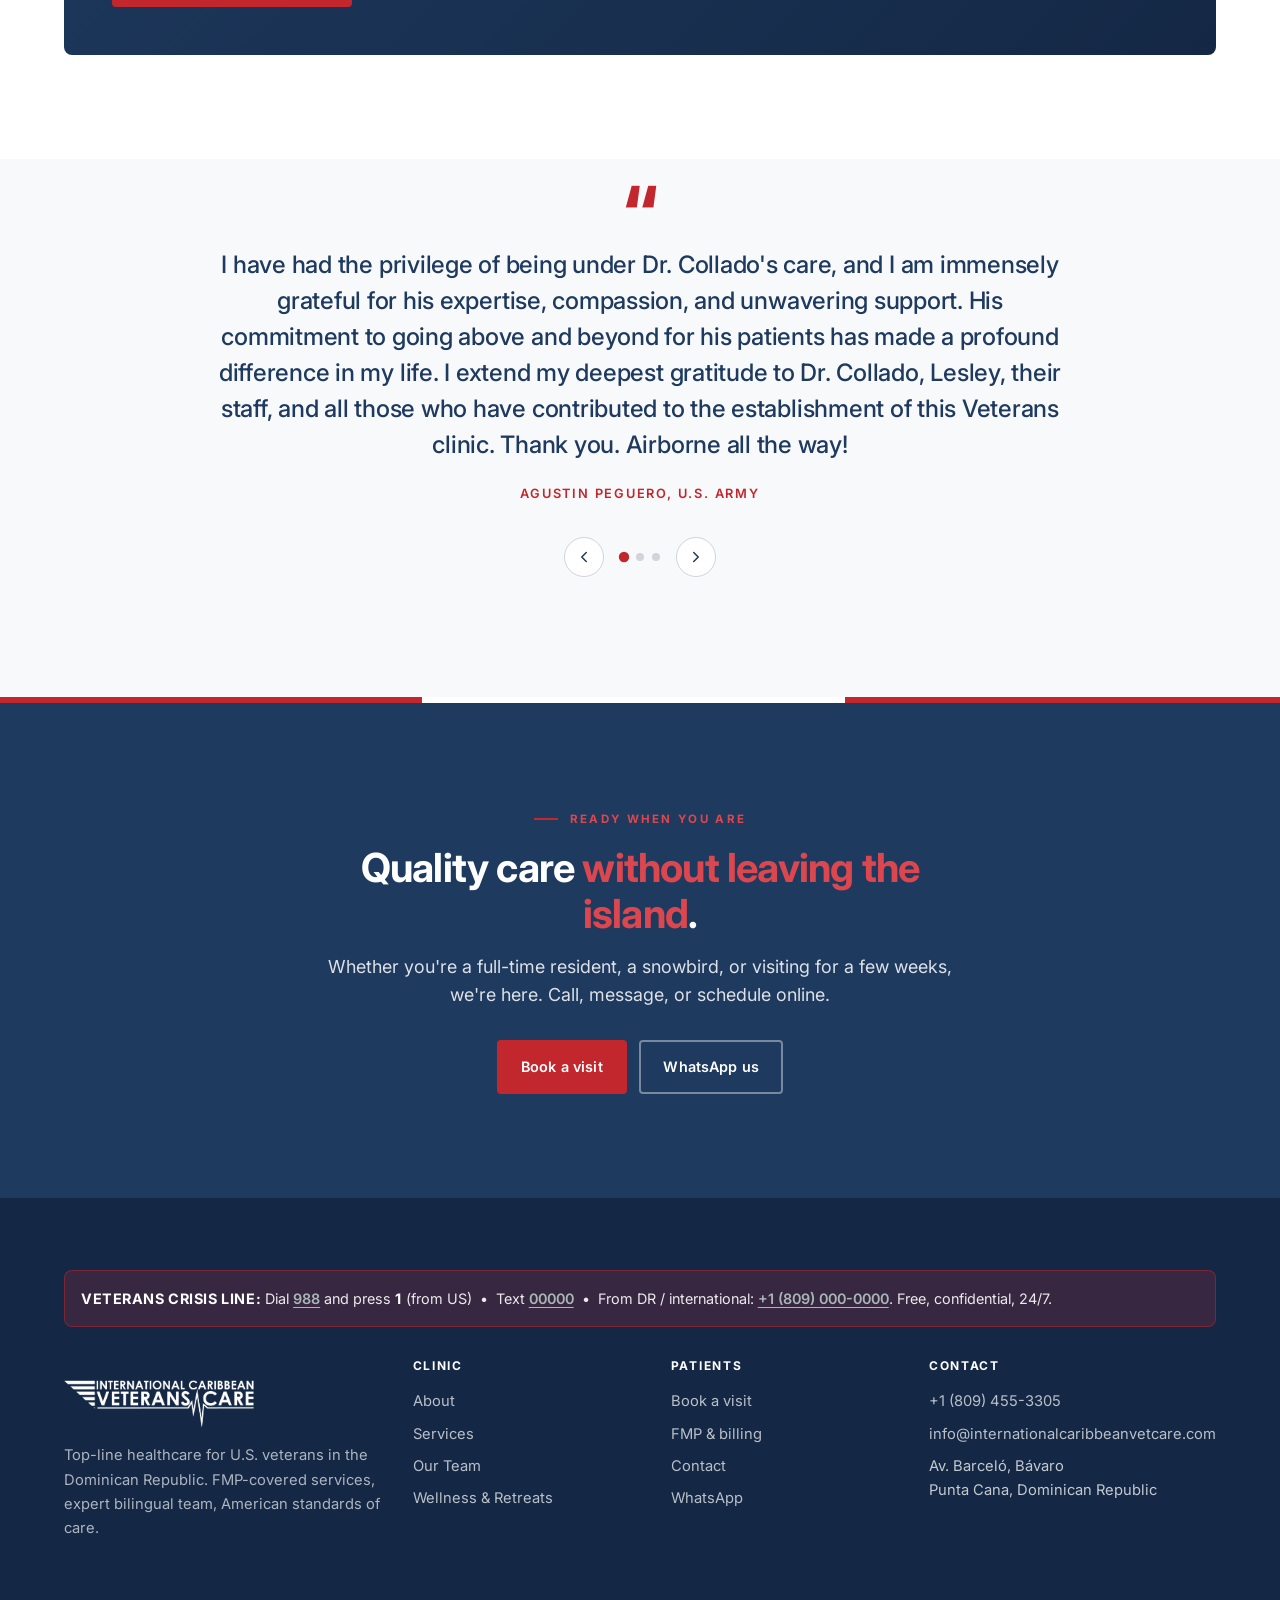
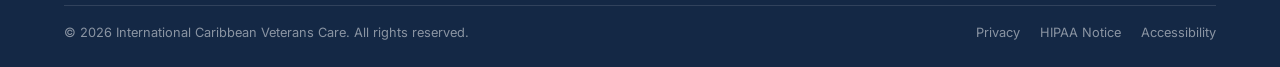
==== commit 622efe5a: "Major site update: logo, hero carousel, team photos - Added real ICVC logo to header, footer, and fa" ====
--- a/index.html
+++ b/index.html
@@ -9,7 +9,7 @@
 <link rel="preconnect" href="https://fonts.gstatic.com" crossorigin>
 <link href="https://fonts.googleapis.com/css2?family=Inter:wght@400;500;600;700;800&display=swap" rel="stylesheet">
 <link rel="stylesheet" href="css/styles.css">
-<link rel="icon" href="data:image/svg+xml,%3Csvg xmlns='http://www.w3.org/2000/svg' viewBox='0 0 32 32'%3E%3Cpath fill='%23b31e38' d='M3 16h4l2-6 3 12 3-10 2 4h12' stroke='%23b31e38' stroke-width='2' fill='none' stroke-linecap='round' stroke-linejoin='round'/%3E%3C/svg%3E">
+<link rel="icon" type="image/png" href="images/logo/icvc_logo_color.png">
 </head>
 <body>
 
@@ -19,25 +19,15 @@
 <div class="crisis-banner" role="region" aria-label="Crisis support">
   In crisis? <strong>Veterans Crisis Line</strong> &nbsp;&bull;&nbsp;
   <a href="tel:988">Dial 988, press 1</a> &nbsp;&bull;&nbsp;
-  <a href="sms:838255">Text 838255</a> &nbsp;&bull;&nbsp;
-  From DR: <a href="tel:+18008388255">+1 (800) 838-8255</a>
+  <a href="sms:000000">Text 000000</a> &nbsp;&bull;&nbsp;
+  From DR: <a href="tel:+10000000000">+1 (000) 000-0000</a>
 </div>
 
 <!-- Header -->
 <header class="site-header">
   <div class="container">
     <nav class="nav" aria-label="Main">
-      <a href="index.html" class="brand" aria-label="International Caribbean Veterans Care, home">
-        <svg class="brand-mark" viewBox="0 0 48 48" aria-hidden="true">
-          <circle cx="24" cy="24" r="22" fill="none" stroke="#1e3a5f" stroke-width="1.5"/>
-          <path d="M8 24h5l2-5 3 10 3-9 2 4h17" stroke="#c1272d" stroke-width="2.2" fill="none" stroke-linecap="round" stroke-linejoin="round"/>
-          <text x="24" y="36" text-anchor="middle" font-family="Inter, sans-serif" font-size="5" font-weight="700" fill="#1e3a5f" letter-spacing="0.3">VETERANS</text>
-        </svg>
-        <span class="brand-text">
-          <span class="top">International Caribbean</span>
-          <span class="main">Veterans Care</span>
-        </span>
-      </a>
+      <a href="index.html" class="brand" aria-label="International Caribbean Veterans Care, home"> <img src="images/logo/icvc_logo_color.png" alt="International Caribbean Veterans Care" class="brand-logo"> </a>
       <button class="nav-toggle" aria-label="Menu" aria-expanded="false" aria-controls="primary-nav">
         <span></span>
       </button>
@@ -51,7 +41,7 @@
         <li><a href="contact.html">Contact</a></li>
       </ul>
       <div class="nav-cta">
-        <a href="https://wa.me/18095550142" class="btn btn--outline btn--sm">WhatsApp</a>
+        <a href="https://wa.me/18094553305" class="btn btn--outline btn--sm">WhatsApp</a>
         <a href="contact.html#booking" class="btn btn--primary btn--sm">Book a Visit</a>
       </div>
     </nav>
@@ -95,32 +85,50 @@
           </span>
         </div>
       </div>
-
+      <!-- Images carousel -->
       <div class="hero-visual" aria-hidden="true">
-        <div class="hero-card">
-          <div class="hero-card-content">
-            <span class="hero-card-location">
-              <svg viewBox="0 0 24 24" fill="none" stroke="currentColor" stroke-width="2"><path d="M21 10c0 7-9 13-9 13s-9-6-9-13a9 9 0 0118 0z"/><circle cx="12" cy="10" r="3"/></svg>
-              Punta Cana, DR
-            </span>
-            <div>
-              <h2 class="hero-card-headline">Where world-class care meets the Caribbean.</h2>
-              <p class="hero-card-desc">
-                From routine checkups and chiropractic care to mental health
-                retreats steps from the ocean, all covered under VA's Foreign
-                Medical Program.
-              </p>
-            </div>
-            <div class="hero-card-stats">
-              <div class="hero-card-stat">
-                <div class="num">FMP</div>
-                <div class="label">Fully Covered</div>
-              </div>
-              <div class="hero-card-stat">
-                <div class="num">24/7</div>
-                <div class="label">Urgent Access</div>
+        <div class="hero-carousel" data-hero-carousel>
+          <div class="hero-carousel-track">
+
+            <div class="hero-slide is-active">
+              <img src="images/hero/icvc_vitamins.jpg" alt="" loading="eager">
+              <div class="hero-slide-overlay">
+                <span class="hero-slide-location">
+                  <svg viewBox="0 0 24 24" fill="none" stroke="currentColor" stroke-width="2"><path d="M21 10c0 7-9 13-9 13s-9-6-9-13a9 9 0 0118 0z"/><circle cx="12" cy="10" r="3"/></svg>
+                  IV Therapy by the Pool
+                </span>
+                <h2 class="hero-slide-headline">Wellness treatments, delivered in paradise</h2>
               </div>
             </div>
+
+            <div class="hero-slide">
+              <img src="images/hero/icvc_hiking_group.jpg" alt="" loading="lazy">
+              <div class="hero-slide-overlay">
+                <span class="hero-slide-location">
+                  <svg viewBox="0 0 24 24" fill="none" stroke="currentColor" stroke-width="2"><path d="M21 10c0 7-9 13-9 13s-9-6-9-13a9 9 0 0118 0z"/><circle cx="12" cy="10" r="3"/></svg>
+                  Group Retreat, Dominican Republic
+                </span>
+                <h2 class="hero-slide-headline"> community of veterans healing together</h2>
+              </div>
+            </div>
+
+            <div class="hero-slide">
+              <img src="images/hero/icvc_beach.jpg" alt="" loading="lazy">
+              <div class="hero-slide-overlay">
+                <span class="hero-slide-location">
+                  <svg viewBox="0 0 24 24" fill="none" stroke="currentColor" stroke-width="2"><path d="M21 10c0 7-9 13-9 13s-9-6-9-13a9 9 0 0118 0z"/><circle cx="12" cy="10" r="3"/></svg>
+                  Caribbean Coast, Punta Cana
+                </span>
+                <h2 class="hero-slide-headline">Where nature becomes part of the therapy</h2>
+              </div>
+            </div>
+
+          </div>
+
+          <div class="hero-carousel-dots" data-hero-dots>
+            <button class="hero-carousel-dot is-active" data-index="0" aria-label="Photo 1"></button>
+            <button class="hero-carousel-dot" data-index="1" aria-label="Photo 2"></button>
+            <button class="hero-carousel-dot" data-index="2" aria-label="Photo 3"></button>
           </div>
         </div>
       </div>
@@ -155,7 +163,7 @@
   </div>
 </section>
 
-<!-- About intro -->
+<!-- About intro / Why Punta Cana-->
 <section>
   <div class="container container--narrow">
     <div class="reveal" style="text-align: center;">
@@ -281,8 +289,8 @@
   <div class="container">
     <div class="fmp-card reveal">
       <div style="max-width: 720px;">
-        <span class="eyebrow" style="color: #ff9ba0;">Foreign Medical Program</span>
-        <h2>Your VA benefits, <span class="accent">across borders</span>.</h2>
+        <span class="eyebrow" style="color: #dc474f;">Foreign Medical Program</span>
+        <h2>Your VA benefits, <span class="accent" style="color: #dc474f;" >across borders</span>.</h2>
         <p class="lead" style="color: rgba(255,255,255,0.85);">
           The VA's Foreign Medical Program (FMP) covers healthcare for
           service-connected conditions when you're outside the U.S. We're
@@ -292,65 +300,81 @@
         </p>
         <div style="display: flex; flex-wrap: wrap; gap: 0.75rem;">
           <a href="fmp.html" class="btn btn--primary">Learn about FMP coverage</a>
-          <a href="contact.html" class="btn btn--outline-white">Ask us anything</a>
-        </div>
-      </div>
-    </div>
-  </div>
-</section>
-
-<!-- Stats -->
-<section style="padding-top: 0;">
-  <div class="container">
-    <div class="stats reveal">
-      <div>
-        <div class="stat-value">1,200<span class="amp">+</span></div>
-        <div class="stat-label">Veterans Treated</div>
-      </div>
-      <div>
-        <div class="stat-value">100<span class="amp">%</span></div>
-        <div class="stat-label">FMP Billing Handled In-House</div>
-      </div>
-      <div>
-        <div class="stat-value">7<span class="amp">yrs</span></div>
-        <div class="stat-label">Serving DR-Based Vets</div>
-      </div>
-      <div>
-        <div class="stat-value">&lt;48<span class="amp">h</span></div>
-        <div class="stat-label">Median Time to First Appointment</div>
-      </div>
-    </div>
-  </div>
-</section>
-
-<!-- Pull quote -->
-<section style="padding-top: 1rem; padding-bottom: var(--space-6);">
-  <div class="container">
-    <div class="pullquote reveal">
-      <blockquote>
-        I retired to Punta Cana five years ago and spent the first two
-        flying back to Miami every few months for care. Finding International
-        Caribbean Veterans Care changed everything. Same standard of medicine,
-        zero stress, and the VA handles the bill.
-      </blockquote>
-      <cite>T. Miller, U.S. Army (retired), B&aacute;varo resident</cite>
-    </div>
-  </div>
-</section>
-
-<!-- CTA band -->
+        </div>
+      </div>
+    </div>
+  </div>
+</section>
+
+<!-- Testimonials carousel -->
+<section style="background: var(--off-white); padding-top: 1rem; padding-bottom: var(--space-6);">
+  <div class="container">
+    <div class="testimonials reveal" data-testimonials>
+      <div class="testimonials-track">
+
+        <div class="testimonial is-active">
+          <blockquote>
+            I have had the privilege of being under Dr. Collado's care, and I am immensely grateful 
+            for his expertise, compassion, and unwavering support. His commitment to going above and 
+            beyond for his patients has made a profound difference in my life. I extend my deepest 
+            gratitude to Dr. Collado, Lesley, their staff, and all those who have contributed to the 
+            establishment of this Veterans clinic. Thank you. Airborne all the way!
+          </blockquote>
+          <cite>Agustin Peguero, U.S. Army </cite>
+        </div>
+
+        <div class="testimonial">
+          <blockquote>
+            I had an amazing experience at the International Caribbean Veterans Care Clinic. From the 
+            moment I walked in, I felt welcomed, cared for, and supported. The staff is not only 
+            professional but also compassionate, making sure every detail of my visit was handled with 
+            kindness and respect. The therapies, especially the water healing therapy, were incredibly 
+            restorative and unlike anything I’ve experienced before.
+          </blockquote>
+          <cite>Arnulfo Lopez, U.S. Army </cite>
+        </div>
+
+        <div class="testimonial">
+          <blockquote>
+            I was skeptical about doing PTSD work outside a VA facility.
+            The retreat program changed my mind completely. Clinically serious,
+            genuinely warm, and I came home a different person. My wife
+            noticed the difference before I did.
+          </blockquote>
+          <cite>Jessica Acevedo, U.S. Navy </cite>
+        </div>
+
+      </div>
+
+      <div class="testimonials-controls">
+        <button class="testimonials-btn" data-prev aria-label="Previous testimonial">
+          <svg width="18" height="18" viewBox="0 0 24 24" fill="none" stroke="currentColor" stroke-width="2" stroke-linecap="round" stroke-linejoin="round"><polyline points="15 18 9 12 15 6"/></svg>
+        </button>
+        <div class="testimonials-dots" data-dots>
+          <button class="testimonials-dot is-active" data-index="0" aria-label="Testimonial 1"></button>
+          <button class="testimonials-dot" data-index="1" aria-label="Testimonial 2"></button>
+          <button class="testimonials-dot" data-index="2" aria-label="Testimonial 3"></button>
+        </div>
+        <button class="testimonials-btn" data-next aria-label="Next testimonial">
+          <svg width="18" height="18" viewBox="0 0 24 24" fill="none" stroke="currentColor" stroke-width="2" stroke-linecap="round" stroke-linejoin="round"><polyline points="9 18 15 12 9 6"/></svg>
+        </button>
+      </div>
+    </div>
+  </div>
+</section>
+
+<!-- CTA band / Ready when you are-->
 <section class="cta-band">
   <div class="container">
-    <span class="eyebrow" style="color: #ff9ba0;">Ready when you are</span>
-    <h2>Quality care <span class="accent">without leaving the island</span>.</h2>
+    <span class="eyebrow" style="color: #dc474f;">Ready when you are</span>
+    <h2>Quality care <span class="accent" style="color: #dc474f;">without leaving the island</span>.</h2>
     <p class="lead">
       Whether you're a full-time resident, a snowbird, or visiting for a
       few weeks, we're here. Call, message, or schedule online.
     </p>
     <div class="hero-actions">
       <a href="contact.html#booking" class="btn btn--primary">Book a visit</a>
-      <a href="https://wa.me/18095550142" class="btn btn--outline-white">WhatsApp us</a>
-      <a href="contact.html" class="btn btn--outline-white">Contact the clinic</a>
+      <a href="https://wa.me/18094553305" class="btn btn--outline-white">WhatsApp us</a>
     </div>
   </div>
 </section>
@@ -361,18 +385,12 @@
 <footer class="site-footer">
   <div class="container">
     <div class="footer-crisis">
-      <strong>VETERANS CRISIS LINE:</strong> Dial <a href="tel:988">988</a> and press <strong>1</strong> (from US) &nbsp;&bull;&nbsp; Text <a href="sms:838255">838255</a> &nbsp;&bull;&nbsp; From DR / international: <a href="tel:+18008388255">+1 (800) 838-8255</a>. Free, confidential, 24/7.
+      <strong>VETERANS CRISIS LINE:</strong> Dial <a href="tel:988">988</a> and press <strong>1</strong> (from US) &nbsp;&bull;&nbsp; Text <a href="sms:00000">00000</a> &nbsp;&bull;&nbsp; From DR / international: <a href="tel:+18090000000">+1 (809) 000-0000</a>. Free, confidential, 24/7.
     </div>
 
     <div class="footer-top">
       <div>
-        <div class="footer-brand">
-          <svg width="36" height="36" viewBox="0 0 48 48" aria-hidden="true">
-            <circle cx="24" cy="24" r="22" fill="none" stroke="#ffffff" stroke-width="1.5"/>
-            <path d="M8 24h5l2-5 3 10 3-9 2 4h17" stroke="#c1272d" stroke-width="2.2" fill="none" stroke-linecap="round" stroke-linejoin="round"/>
-          </svg>
-          <span>International Caribbean<br>Veterans Care</span>
-        </div>
+        <div class="footer-brand"> <img src="images/logo/icvc_logo_blanco.png" alt="International Caribbean Veterans Care" class="footer-logo"> </div>
         <p>Top-line healthcare for U.S. veterans in the Dominican Republic. FMP-covered services, expert bilingual team, American standards of care.</p>
       </div>
       <div>
@@ -390,30 +408,33 @@
           <li><a href="contact.html#booking">Book a visit</a></li>
           <li><a href="fmp.html">FMP &amp; billing</a></li>
           <li><a href="contact.html">Contact</a></li>
-          <li><a href="https://wa.me/18095550142">WhatsApp</a></li>
+          <li><a href="https://wa.me/18094553305">WhatsApp</a></li>
         </ul>
       </div>
       <div>
         <h4>Contact</h4>
         <ul class="footer-links">
-          <li><a href="tel:+18095550142">+1 (809) 555-0142</a></li>
-          <li><a href="mailto:care@caribbeanvetcare.com">care@caribbeanvetcare.com</a></li>
+          <li><a href="tel:+18094553305">+1 (809) 455-3305</a></li>
+          <li><a href="mailto:info@internationalcaribbeanvetcare.com">info@internationalcaribbeanvetcare.com</a></li>
           <li>Av. Barcel&oacute;, B&aacute;varo<br>Punta Cana, Dominican Republic</li>
         </ul>
       </div>
     </div>
 
     <div class="footer-bottom">
-      <div>&copy; <span id="year">2026</span> International Caribbean Veterans Care. All rights reserved.</div>
-      <div>
-        <a href="#privacy" style="margin-right: 1rem;">Privacy</a>
-        <a href="#hipaa" style="margin-right: 1rem;">HIPAA Notice</a>
-        <a href="#accessibility">Accessibility</a>
+      <div>&copy; <span id="year"></span> International Caribbean Veterans Care. All rights reserved.</div>
+      <div>
+        <span href="#privacy" style="margin-right: 1rem;">Privacy</span>
+        <span href="#hipaa" style="margin-right: 1rem;">HIPAA Notice</span>
+        <span href="#accessibility">Accessibility</span>
       </div>
     </div>
   </div>
 </footer>
 
 <script src="js/main.js"></script>
+<script>
+  document.getElementById("year").textContent = new Date().getFullYear();
+</script>
 </body>
 </html>
--- a/css/styles.css
+++ b/css/styles.css
@@ -0,0 +1,961 @@
+/* ==========================================================================
+   International Caribbean Veterans Care - Punta Cana, DR
+   Shared stylesheet
+   ========================================================================== */
+
+:root {
+  --navy: #1e3a5f;
+  --navy-dk: #142845;
+  --navy-alt: #2C373F;
+  --navy-light: #2d5184;
+  --red: #c1272d;
+  --red-dk: #9a1f25;
+  --red-lt: #9a1f25;
+  --white: #ffffff;
+  --off-white: #f8f9fb;
+  --ink: #111827;
+  --ink-soft: #374151;
+  --stone: #6b7280;
+  --stone-lt: #9ca3af;
+  --line: #e5e7eb;
+  --line-dk: #d1d5db;
+  --brand-gray: #A8B7B6;  
+  --brand-olive: #41483C; 
+
+  --font: 'Inter', -apple-system, BlinkMacSystemFont, 'Segoe UI', sans-serif;
+
+  --space-1: 0.5rem;
+  --space-2: 1rem;
+  --space-3: 1.5rem;
+  --space-4: 2rem;
+  --space-5: 3rem;
+  --space-6: 4.5rem;
+  --space-7: 6.5rem;
+
+  --container: 1200px;
+  --container-narrow: 880px;
+  --radius: 4px;
+  --radius-lg: 8px;
+  --ease: cubic-bezier(0.2, 0.7, 0.2, 1);
+}
+
+*, *::before, *::after { box-sizing: border-box; }
+html { scroll-behavior: smooth; -webkit-text-size-adjust: 100%; }
+body {
+  margin: 0;
+  font-family: var(--font);
+  font-size: 16px;
+  line-height: 1.65;
+  color: var(--ink);
+  background: var(--white);
+  -webkit-font-smoothing: antialiased;
+  -moz-osx-font-smoothing: grayscale;
+}
+img, svg { max-width: 100%; display: block; }
+button { font: inherit; cursor: pointer; border: 0; background: none; color: inherit; }
+a { color: var(--navy); text-decoration: none; transition: color 0.2s var(--ease); }
+a:hover { color: var(--red); }
+
+h1, h2, h3, h4 {
+  font-family: var(--font);
+  font-weight: 700;
+  letter-spacing: -0.02em;
+  line-height: 1.15;
+  margin: 0 0 var(--space-3);
+  color: var(--navy);
+}
+h1 { font-size: clamp(2.25rem, 5vw, 3.75rem); font-weight: 800; letter-spacing: -0.03em; }
+h2 { font-size: clamp(1.75rem, 3.2vw, 2.5rem); font-weight: 700; }
+h3 { font-size: 1.25rem; font-weight: 600; letter-spacing: -0.01em; }
+h4 { font-size: 1rem; font-weight: 600; }
+
+p { margin: 0 0 var(--space-2); }
+.lead {
+  font-size: clamp(1.05rem, 1.4vw, 1.2rem);
+  line-height: 1.55;
+  color: var(--ink-soft);
+  font-weight: 400;
+}
+
+.eyebrow {
+  display: inline-flex;
+  align-items: center;
+  gap: 0.75rem;
+  font-size: 0.72rem;
+  font-weight: 700;
+  letter-spacing: 0.2em;
+  text-transform: uppercase;
+  color: var(--red);
+  margin-bottom: var(--space-2);
+}
+.eyebrow::before {
+  content: "";
+  width: 24px;
+  height: 2px;
+  background: var(--red);
+}
+
+.container { width: 100%; max-width: var(--container); margin: 0 auto; padding: 0 var(--space-3); }
+.container--narrow { max-width: var(--container-narrow); }
+section { padding: var(--space-7) 0; }
+@media (max-width: 720px) { section { padding: var(--space-5) 0; } }
+
+.crisis-banner {
+  background: var(--red);
+  color: var(--white);
+  font-size: 0.85rem;
+  text-align: center;
+  padding: 0.6rem var(--space-3);
+  font-weight: 500;
+}
+.crisis-banner a {
+  color: var(--white);
+  text-decoration: underline;
+  text-underline-offset: 3px;
+  font-weight: 600;
+}
+.crisis-banner a:hover { color: #ffe5ea; }
+.crisis-banner strong { font-weight: 700; letter-spacing: 0.04em; }
+
+.site-header {
+  position: sticky;
+  top: 0;
+  z-index: 50;
+  background: rgba(255, 255, 255, 0.96);
+  backdrop-filter: saturate(140%) blur(10px);
+  -webkit-backdrop-filter: saturate(140%) blur(10px);
+  border-bottom: 1px solid var(--line);
+}
+.nav { display: flex; align-items: center; justify-content: space-between; padding: 0.4rem 0; gap: var(--space-3); }
+.brand {
+  display: inline-flex;
+  align-items: center;
+  gap: 0.7rem;
+  font-weight: 700;
+  font-size: 0.95rem;
+  color: var(--navy);
+  letter-spacing: -0.01em;
+  line-height: 1.2;
+}
+.brand:hover { color: var(--navy); }
+.brand-mark { width: 44px; height: 44px; flex: 0 0 44px; }
+.brand-text { display: flex; flex-direction: column; }
+.brand-text .top { font-size: 0.7rem; font-weight: 600; letter-spacing: 0.1em; color: var(--red); text-transform: uppercase; }
+.brand-text .main { font-size: 1rem; font-weight: 700; color: var(--navy); }
+
+.nav-links {
+  display: flex;
+  align-items: center;
+  gap: var(--space-3);
+  list-style: none;
+  margin: 0;
+  padding: 0;
+}
+.nav-links a {
+  color: var(--ink-soft);
+  font-size: 0.9rem;
+  font-weight: 500;
+  position: relative;
+  padding: 0.3rem 0;
+}
+.nav-links a:hover { color: var(--navy); }
+.nav-links a.active { color: var(--navy); font-weight: 600; }
+.nav-links a.active::after {
+  content: "";
+  position: absolute;
+  left: 0; right: 0;
+  bottom: -4px;
+  height: 2px;
+  background: var(--red);
+}
+
+.nav-cta { display: inline-flex; gap: 0.5rem; }
+
+.nav-toggle { display: none; width: 40px; height: 40px; align-items: center; justify-content: center; }
+.nav-toggle span { width: 22px; height: 2px; background: var(--navy); position: relative; }
+.nav-toggle span::before, .nav-toggle span::after {
+  content: ""; position: absolute; left: 0; right: 0; height: 2px; background: var(--navy);
+  transition: transform 0.25s var(--ease);
+}
+.nav-toggle span::before { top: -7px; }
+.nav-toggle span::after { top: 7px; }
+.nav-toggle[aria-expanded="true"] span { background: transparent; }
+.nav-toggle[aria-expanded="true"] span::before { transform: translateY(7px) rotate(45deg); }
+.nav-toggle[aria-expanded="true"] span::after { transform: translateY(-7px) rotate(-45deg); }
+
+@media (max-width: 1024px) {
+  .nav-toggle { display: inline-flex; }
+  .nav-links {
+    position: absolute;
+    top: 100%; left: 0; right: 0;
+    flex-direction: column;
+    gap: 0;
+    background: var(--white);
+    border-bottom: 1px solid var(--line);
+    padding: var(--space-2);
+    align-items: stretch;
+    transform: translateY(-10px);
+    opacity: 0;
+    pointer-events: none;
+    transition: transform 0.25s var(--ease), opacity 0.25s var(--ease);
+  }
+  .nav-links.is-open { transform: translateY(0); opacity: 1; pointer-events: auto; }
+  .nav-links li { border-bottom: 1px solid var(--line); }
+  .nav-links li:last-child { border-bottom: 0; }
+  .nav-links a { display: block; padding: 0.85rem 0.5rem; }
+  .nav-cta { display: none; }
+}
+
+.btn {
+  display: inline-flex;
+  align-items: center;
+  justify-content: center;
+  gap: 0.5rem;
+  padding: 0.8rem 1.4rem;
+  font-size: 0.9rem;
+  font-weight: 600;
+  letter-spacing: 0.01em;
+  border-radius: var(--radius);
+  transition: all 0.2s var(--ease);
+  border: 2px solid transparent;
+  white-space: nowrap;
+  cursor: pointer;
+}
+.btn:hover { transform: translateY(-1px); }
+.btn--primary { background: var(--red); color: var(--white); border-color: var(--red); }
+.btn--primary:hover { background: var(--red-dk); border-color: var(--red-dk); color: var(--white); }
+.btn--navy { background: var(--navy); color: var(--white); border-color: var(--navy); }
+.btn--navy:hover { background: var(--navy-dk); border-color: var(--navy-dk); color: var(--white); }
+.btn--outline { background: transparent; color: var(--navy); border-color: var(--line-dk); }
+.btn--outline:hover { border-color: var(--navy); color: var(--navy); }
+.btn--outline-white { background: transparent; color: var(--white); border-color: rgba(255,255,255,0.4); }
+.btn--outline-white:hover { border-color: var(--white); color: var(--white); background: rgba(255,255,255,0.08); }
+.btn--sm { padding: 0.5rem 1rem; font-size: 0.82rem; }
+.btn .arrow { transition: transform 0.2s var(--ease); }
+.btn:hover .arrow { transform: translateX(3px); }
+
+.hero {
+  position: relative;
+  padding: var(--space-7) 0 var(--space-6);
+  background: var(--white);
+  overflow: hidden;
+  border-bottom: 1px solid var(--line);
+}
+.hero::before {
+  content: "";
+  position: absolute;
+  top: 0; right: 0;
+  width: 40%;
+  height: 6px;
+  background: linear-gradient(90deg, var(--navy) 0%, var(--navy) 50%, var(--red) 50%, var(--red) 100%);
+}
+.hero-inner {
+  display: grid;
+  grid-template-columns: 1.1fr 0.9fr;
+  gap: var(--space-6);
+  align-items: center;
+  position: relative;
+  z-index: 1;
+}
+@media (max-width: 900px) { .hero-inner { grid-template-columns: 1fr; gap: var(--space-4); } }
+
+.hero h1 { animation: riseIn 0.9s var(--ease) both; color: var(--navy); }
+.hero h1 .accent { color: var(--red); }
+.hero .lead { max-width: 56ch; animation: riseIn 0.9s 0.1s var(--ease) both; margin-top: var(--space-2); }
+.hero-actions { display: flex; flex-wrap: wrap; gap: 0.75rem; margin-top: var(--space-4); animation: riseIn 0.9s 0.2s var(--ease) both; }
+.hero-meta {
+  margin-top: var(--space-4);
+  display: flex; gap: var(--space-3); flex-wrap: wrap;
+  color: var(--ink-soft); font-size: 0.88rem;
+  animation: riseIn 0.9s 0.3s var(--ease) both;
+}
+.hero-meta span { display: inline-flex; align-items: center; gap: 0.5rem; }
+.hero-meta svg { width: 16px; height: 16px; color: var(--red); }
+
+.hero-visual { position: relative; aspect-ratio: 4 / 5; animation: riseIn 1s 0.15s var(--ease) both; }
+.hero-card {
+  position: absolute;
+  inset: 0;
+  background: linear-gradient(155deg, var(--navy) 0%, var(--navy-dk) 100%);
+  border-radius: var(--radius-lg);
+  overflow: hidden;
+  box-shadow: 0 30px 60px -25px rgba(30, 58, 95, 0.4);
+}
+.hero-card::before {
+  content: "";
+  position: absolute;
+  top: 0; left: 0;
+  width: 100%;
+  height: 6px;
+  background: linear-gradient(90deg, var(--red) 0%, var(--red) 40%, var(--white) 40%, var(--white) 60%, var(--red) 60%);
+}
+.hero-card::after {
+  content: "";
+  position: absolute;
+  bottom: -20px; right: -30px;
+  width: 180px; height: 180px;
+  background: radial-gradient(circle, rgba(193, 39, 45, 0.25) 0%, transparent 70%);
+  border-radius: 50%;
+}
+.hero-card-content {
+  position: absolute;
+  inset: 0;
+  padding: var(--space-4);
+  padding-top: calc(var(--space-4) + 16px);
+  display: flex;
+  flex-direction: column;
+  justify-content: space-between;
+  color: var(--white);
+  z-index: 1;
+}
+.hero-card-location {
+  display: inline-flex;
+  align-items: center;
+  gap: 0.5rem;
+  font-size: 0.72rem;
+  font-weight: 700;
+  letter-spacing: 0.14em;
+  text-transform: uppercase;
+  color: #A8b7B6;
+  margin-bottom: var(--space-2);
+}
+.hero-card-location svg { width: 14px; height: 14px; }
+.hero-card-headline {
+  font-size: 1.35rem;
+  line-height: 1.35;
+  font-weight: 600;
+  letter-spacing: -0.01em;
+  color: var(--white);
+  margin: 0 0 var(--space-2);
+}
+.hero-card-desc {
+  font-size: 0.95rem;
+  color: rgba(255,255,255,0.8);
+  line-height: 1.55;
+}
+.hero-card-stats {
+  display: grid;
+  grid-template-columns: repeat(2, 1fr);
+  gap: var(--space-2);
+  border-top: 1px solid rgba(255,255,255,0.15);
+  padding-top: var(--space-2);
+}
+.hero-card-stat .num { font-size: 1.5rem; font-weight: 800; color: var(--white); line-height: 1; }
+.hero-card-stat .label { font-size: 0.7rem; letter-spacing: 0.1em; text-transform: uppercase; color: rgba(255,255,255,0.6); margin-top: 0.3rem; font-weight: 600; }
+
+.page-banner {
+  background: var(--navy);
+  color: var(--white);
+  padding: var(--space-6) 0 var(--space-5);
+  position: relative;
+  overflow: hidden;
+}
+.page-banner::before {
+  content: "";
+  position: absolute;
+  top: 0; left: 0;
+  width: 100%; height: 6px;
+  background: linear-gradient(90deg, var(--red) 0%, var(--red) 50%, var(--white) 50%, var(--white) 100%);
+}
+.page-banner-inner { position: relative; z-index: 1; max-width: 780px; }
+.page-banner h1 { color: var(--white); margin-bottom: var(--space-2); }
+.page-banner h1 .accent { color: #a8b7b6; }
+.page-banner .lead { color: rgba(255,255,255,0.85); }
+.page-banner .eyebrow { color: #a8b7b6; }
+.page-banner .eyebrow::before { background: #dc474f; }
+
+.breadcrumb {
+  display: flex;
+  gap: 0.4rem;
+  font-size: 0.75rem;
+  letter-spacing: 0.12em;
+  text-transform: uppercase;
+  color: rgba(255,255,255,0.6);
+  margin-bottom: var(--space-3);
+  font-weight: 600;
+}
+.breadcrumb a { color: rgba(255,255,255,0.6); }
+.breadcrumb a:hover { color: var(--white); }
+.breadcrumb span.sep { color: #a8b7b6; }
+
+.honor-band {
+  background: var(--off-white);
+  border-top: 1px solid var(--line);
+  border-bottom: 1px solid var(--line);
+  padding: 1rem 0;
+}
+.honor-row {
+  display: flex;
+  flex-wrap: wrap;
+  justify-content: center;
+  align-items: center;
+  gap: var(--space-4);
+  font-size: 0.75rem;
+  letter-spacing: 0.14em;
+  text-transform: uppercase;
+  color: var(--ink-soft);
+  font-weight: 600;
+}
+.honor-row span { display: inline-flex; align-items: center; gap: 0.5rem; }
+.honor-row svg { width: 16px; height: 16px; color: var(--red); }
+.honor-divider { color: var(--line-dk); }
+
+.section-intro {
+  display: grid;
+  grid-template-columns: 1fr 1.4fr;
+  gap: var(--space-5);
+  margin-bottom: var(--space-5);
+  align-items: end;
+}
+@media (max-width: 820px) { .section-intro { grid-template-columns: 1fr; gap: var(--space-2); } }
+.section-intro h2 { margin: 0; }
+
+.grid { display: grid; gap: var(--space-3); }
+.grid--2 { grid-template-columns: repeat(2, 1fr); }
+.grid--3 { grid-template-columns: repeat(3, 1fr); }
+.grid--4 { grid-template-columns: repeat(4, 1fr); }
+@media (max-width: 900px) { .grid--3, .grid--4 { grid-template-columns: repeat(2, 1fr); } }
+@media (max-width: 600px) { .grid--2, .grid--3, .grid--4 { grid-template-columns: 1fr; } }
+
+.card {
+  background: var(--white);
+  border: 1px solid var(--line);
+  border-radius: var(--radius-lg);
+  padding: var(--space-3);
+  transition: all 0.25s var(--ease);
+}
+.card:hover { border-color: var(--navy); box-shadow: 0 10px 30px -15px rgba(30,58,95,0.15); }
+
+.service-card {
+  background: var(--white);
+  border: 1px solid var(--line);
+  border-radius: var(--radius-lg);
+  padding: var(--space-4) var(--space-3);
+  position: relative;
+  transition: all 0.25s var(--ease);
+  display: flex;
+  flex-direction: column;
+  gap: 0.5rem;
+  overflow: hidden;
+}
+.service-card::before {
+  content: "";
+  position: absolute;
+  top: 0; left: 0;
+  width: 40px;
+  height: 3px;
+  background: var(--red);
+  transition: width 0.3s var(--ease);
+}
+.service-card:hover {
+  border-color: var(--navy);
+  transform: translateY(-3px);
+  box-shadow: 0 20px 40px -20px rgba(30, 58, 95, 0.15);
+}
+.service-card:hover::before { width: 100%; }
+
+.service-icon {
+  width: 44px; height: 44px;
+  border-radius: 50%;
+  background: rgba(193, 39, 45, 0.1);
+  display: flex;
+  align-items: center;
+  justify-content: center;
+  margin-bottom: var(--space-2);
+}
+.service-icon svg { width: 22px; height: 22px; color: var(--red); }
+.service-card h3 { margin: 0 0 0.5rem; color: var(--navy); }
+.service-card p { font-size: 0.95rem; color: var(--ink-soft); margin: 0 0 var(--space-2); }
+.service-card .learn {
+  margin-top: auto;
+  font-size: 0.85rem;
+  font-weight: 600;
+  color: var(--red);
+  display: inline-flex;
+  align-items: center;
+  gap: 0.4rem;
+}
+.service-card .learn:hover { color: var(--red-dk); }
+
+.service-num {
+  color: var(--red);
+  font-weight: 700;
+  font-size: 0.75rem;
+  letter-spacing: 0.14em;
+  margin-bottom: 0.5rem;
+}
+
+.stats {
+  display: grid;
+  grid-template-columns: repeat(4, 1fr);
+  gap: var(--space-3);
+  padding: var(--space-4) 0;
+  border-top: 2px solid var(--navy);
+  border-bottom: 2px solid var(--navy);
+}
+@media (max-width: 720px) { .stats { grid-template-columns: repeat(2, 1fr); } }
+.stat-value { font-size: clamp(2rem, 4vw, 3rem); font-weight: 800; color: var(--navy); line-height: 1; margin-bottom: 0.4rem; letter-spacing: -0.03em; }
+.stat-value .amp { color: var(--red); }
+.stat-label { font-size: 0.75rem; letter-spacing: 0.14em; text-transform: uppercase; color: var(--ink-soft); font-weight: 600; }
+
+.pullquote {
+  max-width: 900px;
+  margin: 0 auto;
+  padding: var(--space-5) var(--space-3);
+  text-align: center;
+  position: relative;
+}
+.pullquote::before {
+  content: "\201C";
+  position: absolute;
+  top: 0; left: 50%;
+  transform: translateX(-50%);
+  font-size: 5rem;
+  line-height: 1;
+  color: var(--red);
+  font-weight: 700;
+}
+.pullquote blockquote {
+  font-size: clamp(1.25rem, 2.2vw, 1.6rem);
+  line-height: 1.4;
+  font-weight: 500;
+  color: var(--navy);
+  margin: var(--space-3) 0 var(--space-2);
+  letter-spacing: -0.01em;
+}
+.pullquote cite { font-style: normal; font-size: 0.8rem; letter-spacing: 0.14em; text-transform: uppercase; color: var(--red); font-weight: 600; }
+
+.split { display: grid; grid-template-columns: 1fr 1fr; gap: var(--space-5); align-items: start; }
+.split--offset { grid-template-columns: 1fr 1.2fr; }
+@media (max-width: 820px) { .split, .split--offset { grid-template-columns: 1fr; gap: var(--space-3); } }
+
+.prose p { margin-bottom: var(--space-2); color: var(--ink-soft); }
+.prose p:last-child { margin-bottom: 0; }
+.prose h2, .prose h3 { color: var(--navy); margin-top: var(--space-3); }
+.prose h2:first-child, .prose h3:first-child { margin-top: 0; }
+.prose ul { padding-left: 0; list-style: none; margin: var(--space-2) 0; }
+.prose ul li { padding-left: 1.6rem; position: relative; margin-bottom: 0.5rem; color: var(--ink-soft); }
+.prose ul li::before {
+  content: "";
+  position: absolute;
+  left: 0;
+  top: 0.7em;
+  width: 8px;
+  height: 2px;
+  background: var(--red);
+}
+.prose strong { color: var(--navy); font-weight: 600; }
+
+.callout {
+  background: var(--off-white);
+  border-left: 3px solid var(--red);
+  padding: var(--space-3);
+  border-radius: 0 var(--radius-lg) var(--radius-lg) 0;
+  margin: var(--space-3) 0;
+}
+.callout h4 {
+  margin: 0 0 0.5rem;
+  color: var(--red);
+  letter-spacing: 0.04em;
+  font-size: 0.82rem;
+  text-transform: uppercase;
+  font-weight: 700;
+}
+.callout p:last-child { margin: 0; }
+
+.timeline { display: grid; gap: var(--space-3); position: relative; }
+.timeline::before {
+  content: "";
+  position: absolute;
+  left: 18px;
+  top: 40px;
+  bottom: 40px;
+  width: 2px;
+  background: linear-gradient(180deg, var(--red) 0%, var(--navy) 100%);
+}
+.timeline-step { display: grid; grid-template-columns: 40px 1fr; gap: var(--space-2); align-items: start; position: relative; }
+.timeline-dot {
+  width: 38px; height: 38px;
+  border-radius: 50%;
+  background: var(--white);
+  border: 2px solid var(--navy);
+  color: var(--navy);
+  font-weight: 700;
+  display: flex;
+  align-items: center;
+  justify-content: center;
+  flex: 0 0 38px;
+  font-size: 0.95rem;
+  z-index: 1;
+}
+.timeline-content h4 { margin: 0.35rem 0 0.3rem; font-size: 1.1rem; font-weight: 600; color: var(--navy); }
+.timeline-content p { margin: 0; color: var(--ink-soft); font-size: 0.95rem; }
+
+.fmp-card {
+  background: linear-gradient(135deg, var(--navy) 0%, var(--navy-dk) 100%);
+  color: var(--white);
+  padding: var(--space-5);
+  border-radius: var(--radius-lg);
+  position: relative;
+  overflow: hidden;
+}
+.fmp-card::before {
+  content: "";
+  position: absolute;
+  top: 0; left: 0;
+  width: 100%; height: 5px;
+  background: linear-gradient(90deg, var(--red) 0%, var(--red) 50%, var(--white) 50%);
+}
+.fmp-card h2 { color: var(--white); margin-bottom: var(--space-2); }
+.fmp-card h2 .accent { color: #a8b7b6; }
+.fmp-card p { color: rgba(255,255,255,0.85); }
+.fmp-card .btn--primary { margin-top: var(--space-3); }
+
+.team-card { background: transparent; }
+.team-photo {
+  aspect-ratio: 4 / 5;
+  background: var(--off-white);
+  border-radius: var(--radius-lg);
+  overflow: hidden;
+  margin-bottom: var(--space-2);
+  position: relative;
+}
+.team-photo-placeholder {
+  position: absolute;
+  inset: 0;
+  display: flex;
+  align-items: center;
+  justify-content: center;
+  font-size: 3rem;
+  font-weight: 700;
+  color: var(--white);
+  background: linear-gradient(160deg, var(--navy) 0%, var(--navy-dk) 100%);
+  letter-spacing: -0.02em;
+}
+.team-photo-placeholder::after {
+  content: "";
+  position: absolute;
+  top: 0; left: 0;
+  width: 100%; height: 4px;
+  background: linear-gradient(90deg, var(--red) 0%, var(--red) 50%, var(--white) 50%);
+}
+.team-card h3 { font-size: 1.15rem; margin-bottom: 0.15rem; }
+.team-role {
+  font-size: 0.75rem;
+  letter-spacing: 0.14em;
+  text-transform: uppercase;
+  color: var(--red);
+  margin-bottom: 0.5rem;
+  font-weight: 600;
+}
+.team-card p { font-size: 0.92rem; color: var(--ink-soft); margin: 0; }
+.team-creds {
+  margin-top: 0.6rem;
+  display: flex;
+  gap: 0.4rem;
+  flex-wrap: wrap;
+}
+.tag {
+  display: inline-block;
+  padding: 0.22rem 0.6rem;
+  font-size: 0.7rem;
+  letter-spacing: 0.06em;
+  text-transform: uppercase;
+  font-weight: 600;
+  color: var(--navy);
+  background: var(--off-white);
+  border: 1px solid var(--line);
+  border-radius: 100px;
+}
+
+.cta-band {
+  background: var(--navy);
+  color: var(--white);
+  padding: var(--space-7) 0;
+  position: relative;
+  overflow: hidden;
+}
+.cta-band::before {
+  content: "";
+  position: absolute;
+  top: 0; left: 0;
+  width: 100%; height: 6px;
+  background: linear-gradient(90deg, var(--red) 0%, var(--red) 33%, var(--white) 33%, var(--white) 66%, var(--red) 66%);
+}
+.cta-band .container { position: relative; z-index: 1; text-align: center; max-width: 720px; }
+.cta-band h2 { color: var(--white); margin-bottom: var(--space-2); }
+.cta-band h2 .accent { color: #a8b7b6; }
+.cta-band .lead { color: rgba(255,255,255,0.85); margin-bottom: var(--space-4); }
+.cta-band .hero-actions { justify-content: center; }
+
+.site-footer {
+  background: var(--navy-dk);
+  color: rgba(255,255,255,0.75);
+  padding: var(--space-6) 0 var(--space-3);
+  font-size: 0.92rem;
+}
+.footer-top { display: grid; grid-template-columns: 1.4fr 1fr 1fr 1fr; gap: var(--space-4); margin-bottom: var(--space-5); }
+@media (max-width: 900px) { .footer-top { grid-template-columns: 1fr 1fr; gap: var(--space-3); } }
+@media (max-width: 560px) { .footer-top { grid-template-columns: 1fr; } }
+.footer-brand { display: inline-flex; align-items: center; gap: 0.6rem; font-weight: 700; font-size: 1rem; color: var(--white); margin-bottom: var(--space-2); line-height: 1.2; }
+.site-footer p { color: rgba(255,255,255,0.65); margin-bottom: var(--space-2); max-width: 40ch; }
+.site-footer h4 { color: var(--white); font-size: 0.75rem; letter-spacing: 0.14em; text-transform: uppercase; font-weight: 700; margin-bottom: var(--space-2); }
+.footer-links { list-style: none; padding: 0; margin: 0; display: grid; gap: 0.5rem; }
+.footer-links a { color: rgba(255,255,255,0.7); }
+.footer-links a:hover { color: #a8b7b6; }
+.footer-bottom {
+  border-top: 1px solid rgba(255,255,255,0.12);
+  padding-top: var(--space-2);
+  display: flex;
+  justify-content: space-between;
+  flex-wrap: wrap;
+  gap: var(--space-2);
+  font-size: 0.8rem;
+  color: rgba(255,255,255,0.5);
+}
+.footer-crisis {
+  background: rgba(193, 39, 45, 0.2);
+  border: 1px solid rgba(193, 39, 45, 0.5);
+  border-radius: var(--radius-lg);
+  padding: var(--space-2);
+  margin-bottom: var(--space-4);
+  color: rgba(255,255,255,0.9);
+  font-size: 0.9rem;
+}
+.footer-crisis strong { color: var(--white); letter-spacing: 0.04em; font-weight: 700; }
+.footer-crisis a { color: #a8b7b6; font-weight: 600; text-decoration: underline; text-underline-offset: 3px; }
+
+@keyframes riseIn {
+  from { opacity: 0; transform: translateY(18px); }
+  to   { opacity: 1; transform: translateY(0); }
+}
+.reveal { opacity: 0; transform: translateY(24px); transition: opacity 0.8s var(--ease), transform 0.8s var(--ease); }
+.reveal.is-visible { opacity: 1; transform: translateY(0); }
+
+@media (prefers-reduced-motion: reduce) {
+  *, *::before, *::after { animation-duration: 0.01ms !important; transition-duration: 0.01ms !important; scroll-behavior: auto !important; }
+  .reveal { opacity: 1; transform: none; }
+}
+
+.skip-link { position: absolute; top: -40px; left: 0; background: var(--navy); color: var(--white); padding: 0.5rem 1rem; z-index: 100; }
+.skip-link:focus { top: 0; color: var(--white); }
+:focus-visible { outline: 2px solid var(--red); outline-offset: 3px; border-radius: 2px; }
+
+/* Testimonials carousel */
+.testimonials {
+  max-width: 900px;
+  margin: 0 auto;
+  padding: var(--space-5) var(--space-3);
+  position: relative;
+}
+.testimonials::before {
+  content: "\201C";
+  position: absolute;
+  top: 0; left: 50%;
+  transform: translateX(-50%);
+  font-size: 5rem;
+  line-height: 1;
+  color: var(--red);
+  font-weight: 700;
+}
+.testimonials-track {
+  position: relative;
+  min-height: 240px;
+}
+.testimonial {
+  position: absolute;
+  inset: 0;
+  text-align: center;
+  opacity: 0;
+  transform: translateY(10px);
+  transition: opacity 0.5s var(--ease), transform 0.5s var(--ease);
+  pointer-events: none;
+}
+.testimonial.is-active {
+  opacity: 1;
+  transform: translateY(0);
+  pointer-events: auto;
+  position: relative;
+}
+.testimonial blockquote {
+  font-size: clamp(1.15rem, 2vw, 1.5rem);
+  line-height: 1.5;
+  font-weight: 500;
+  color: var(--navy);
+  margin: var(--space-3) 0 var(--space-2);
+  letter-spacing: -0.01em;
+  font-style: normal;
+}
+.testimonial cite {
+  font-style: normal;
+  font-size: 0.8rem;
+  letter-spacing: 0.14em;
+  text-transform: uppercase;
+  color: var(--red);
+  font-weight: 600;
+}
+.testimonials-controls {
+  display: flex;
+  justify-content: center;
+  align-items: center;
+  gap: var(--space-2);
+  margin-top: var(--space-4);
+}
+.testimonials-btn {
+  width: 40px;
+  height: 40px;
+  border-radius: 50%;
+  border: 1px solid var(--line-dk);
+  background: var(--white);
+  color: var(--navy);
+  display: inline-flex;
+  align-items: center;
+  justify-content: center;
+  cursor: pointer;
+  transition: all 0.2s var(--ease);
+}
+.testimonials-btn:hover {
+  border-color: var(--navy);
+  background: var(--navy);
+  color: var(--white);
+}
+.testimonials-dots {
+  display: flex;
+  gap: 0.5rem;
+  align-items: center;
+}
+.testimonials-dot {
+  width: 8px;
+  height: 8px;
+  border-radius: 50%;
+  background: var(--line-dk);
+  border: 0;
+  cursor: pointer;
+  transition: all 0.2s var(--ease);
+  padding: 0;
+}
+.testimonials-dot.is-active {
+  background: var(--red);
+  transform: scale(1.3);
+}
+.testimonials-dot:hover {
+  background: var(--navy);
+}
+
+/* Hero photo carousel */
+.hero-carousel {
+  position: relative;
+  width: 100%;
+  aspect-ratio: 4 / 5;
+  border-radius: var(--radius-lg);
+  overflow: hidden;
+  box-shadow: 0 30px 60px -25px rgba(30, 58, 95, 0.4);
+}
+.hero-carousel::before {
+  content: "";
+  position: absolute;
+  top: 0; left: 0;
+  width: 100%;
+  height: 6px;
+  background: linear-gradient(90deg, var(--red) 0%, var(--red) 40%, var(--white) 40%, var(--white) 60%, var(--red) 60%);
+  z-index: 3;
+}
+.hero-carousel-track {
+  position: relative;
+  width: 100%;
+  height: 100%;
+}
+.hero-slide {
+  position: absolute;
+  inset: 0;
+  opacity: 0;
+  transition: opacity 0.8s var(--ease);
+  pointer-events: none;
+}
+.hero-slide.is-active {
+  opacity: 1;
+  pointer-events: auto;
+}
+.hero-slide img {
+  width: 100%;
+  height: 100%;
+  object-fit: cover;
+  display: block;
+}
+.hero-slide-overlay {
+  position: absolute;
+  bottom: 0; left: 0; right: 0;
+  padding: var(--space-4);
+  background: linear-gradient(to top, rgba(20, 40, 69, 0.92) 0%, rgba(20, 40, 69, 0.6) 60%, transparent 100%);
+  color: var(--white);
+  z-index: 2;
+}
+.hero-slide-location {
+  display: inline-flex;
+  align-items: center;
+  gap: 0.5rem;
+  font-size: 0.72rem;
+  font-weight: 700;
+  letter-spacing: 0.14em;
+  text-transform: uppercase;
+  color: var(--brand-gray);
+  margin-bottom: var(--space-2);
+}
+.hero-slide-location svg {
+  width: 14px;
+  height: 14px;
+}
+.hero-slide-headline {
+  font-size: 1.35rem;
+  line-height: 1.35;
+  font-weight: 600;
+  letter-spacing: -0.01em;
+  color: var(--white);
+  margin: 0;
+}
+.hero-carousel-dots {
+  position: absolute;
+  top: var(--space-3);
+  right: var(--space-3);
+  display: flex;
+  gap: 0.4rem;
+  z-index: 3;
+}
+.hero-carousel-dot {
+  width: 8px;
+  height: 8px;
+  border-radius: 50%;
+  background: rgba(255, 255, 255, 0.5);
+  border: 0;
+  cursor: pointer;
+  transition: all 0.2s var(--ease);
+  padding: 0;
+}
+.hero-carousel-dot.is-active {
+  background: var(--white);
+  width: 24px;
+  border-radius: 4px;
+}
+.hero-carousel-dot:hover {
+  background: var(--white);
+}
+
+/* Real logo */
+.brand-logo {
+  height: 60px;
+  width: auto;
+  display: block;
+  max-width: 280px;
+}
+.footer-logo {
+  height: 68px;
+  width: auto;
+  display: block;
+  max-width: 280px;
+}
+
+/* En móvil, logo un poco más pequeño */
+@media (max-width: 560px) {
+  .brand-logo { height: 36px; max-width: 220px; }
+  .footer-logo { height: 38px; max-width: 240px; }
+}
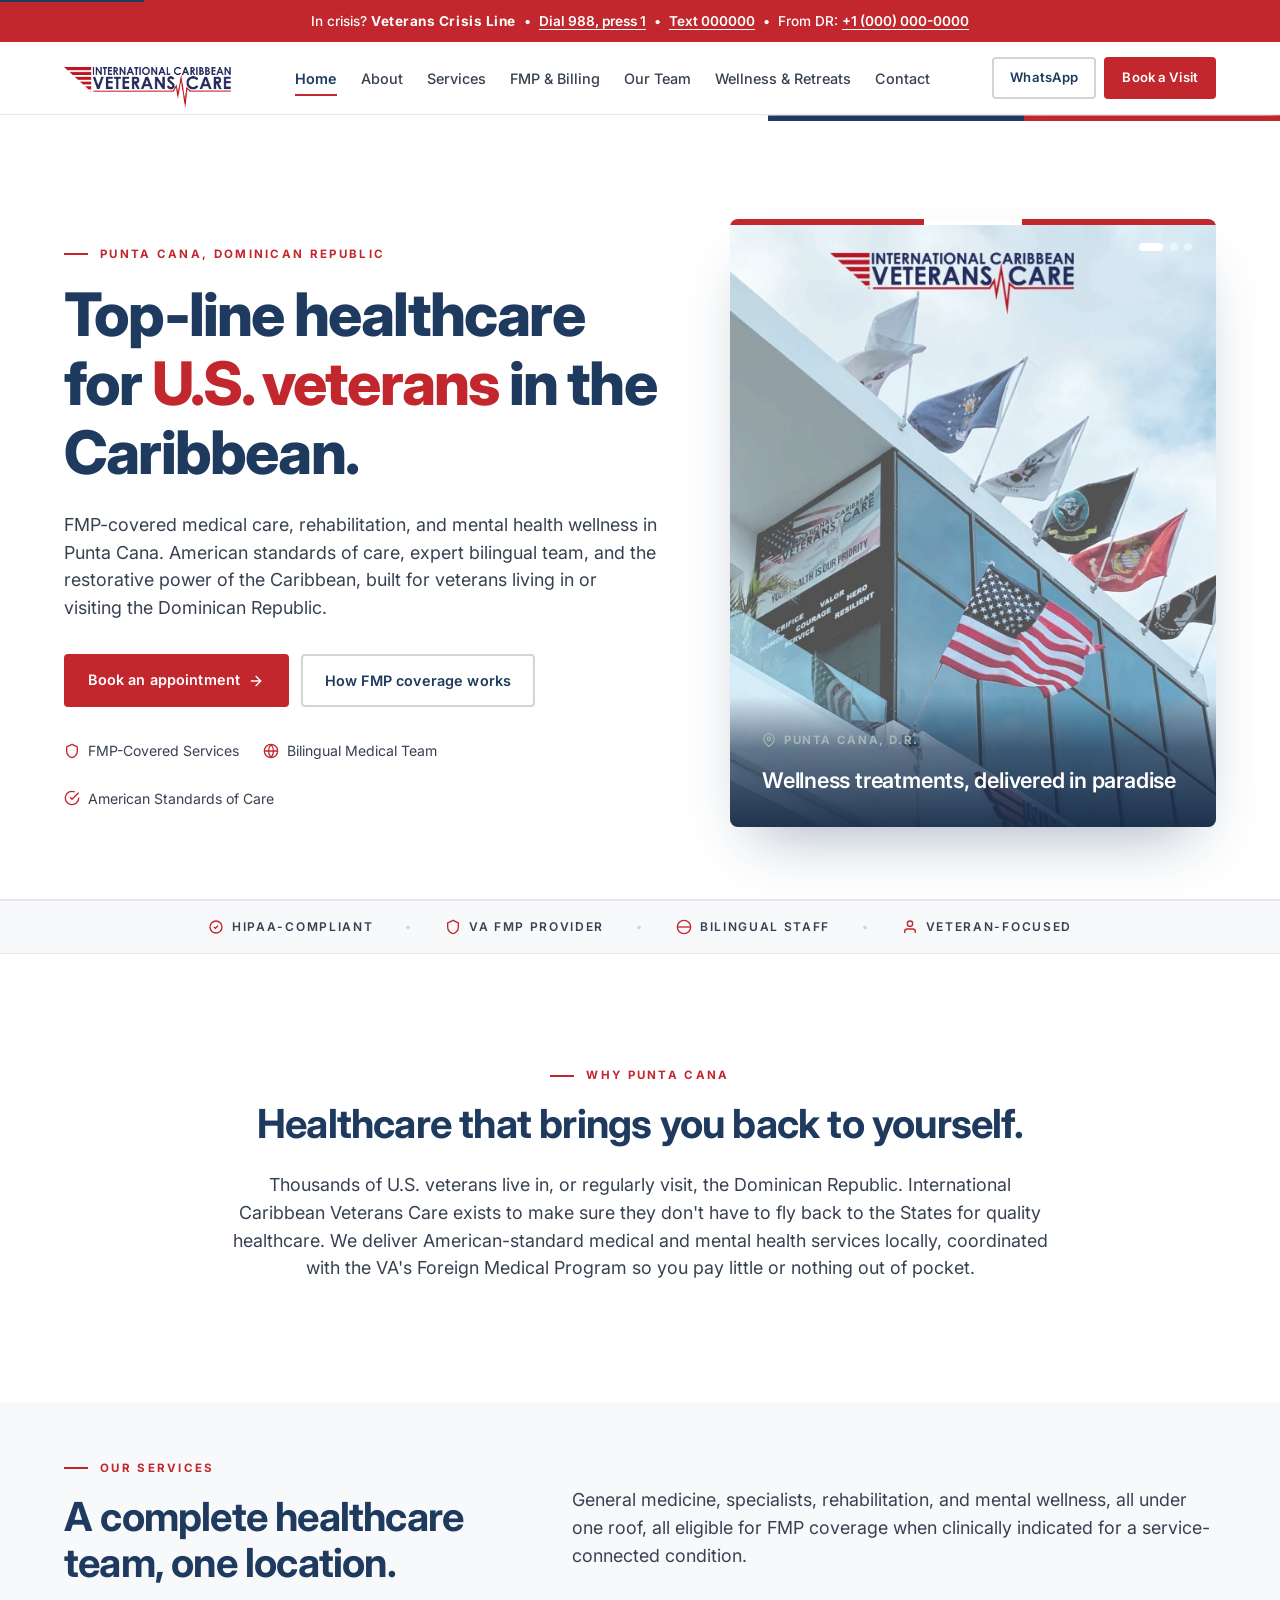
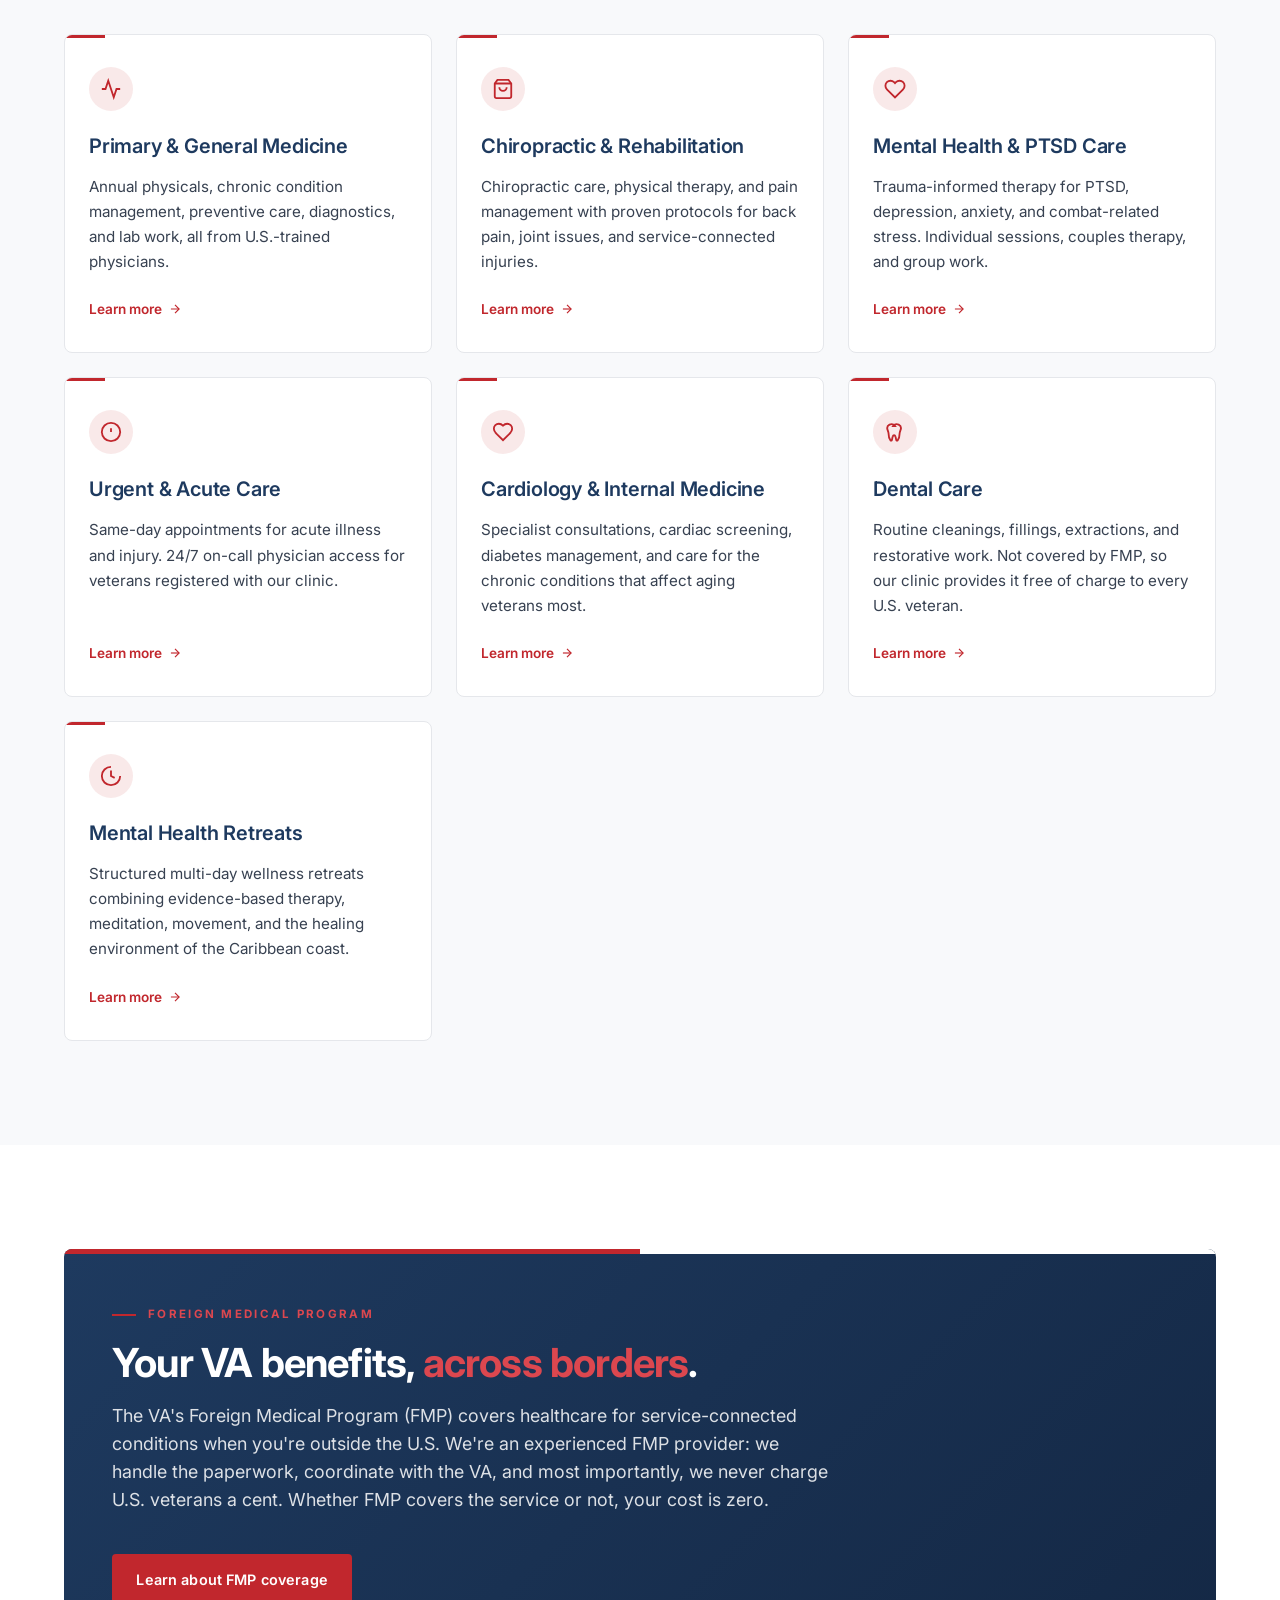
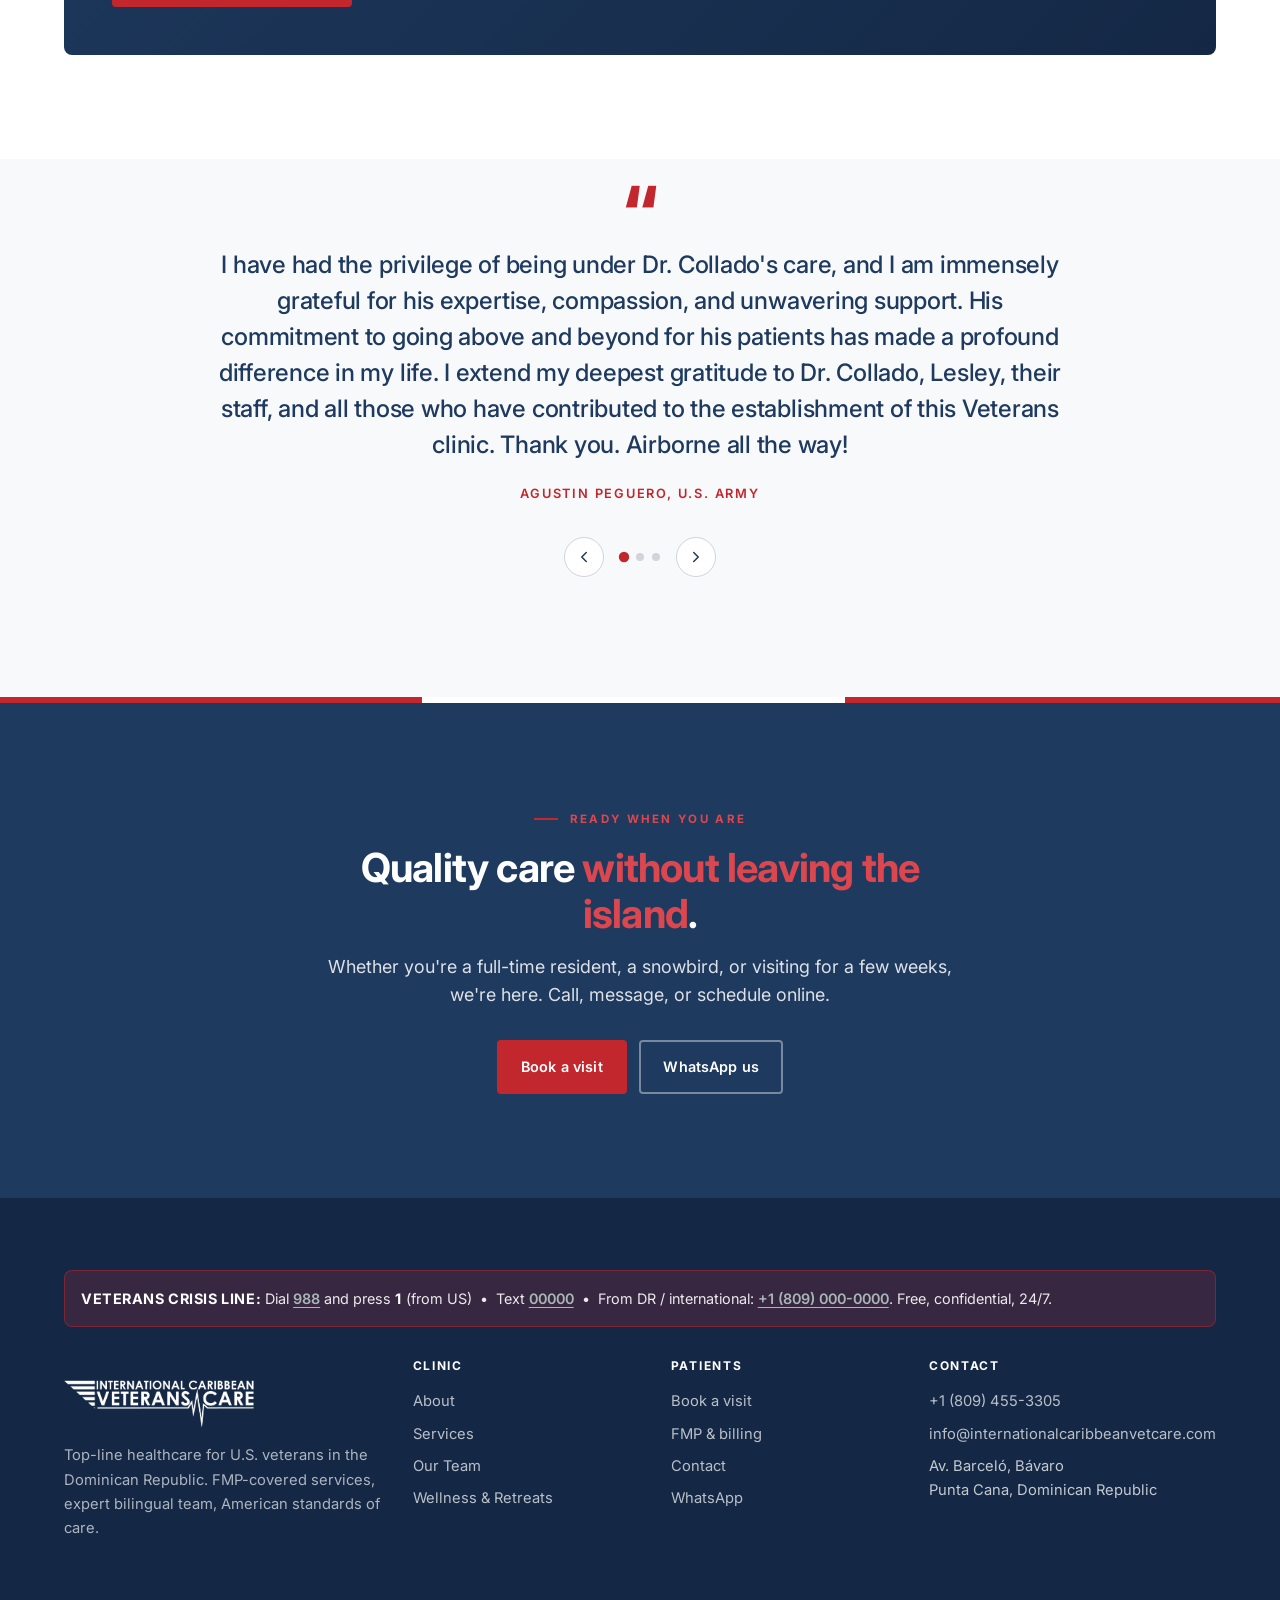
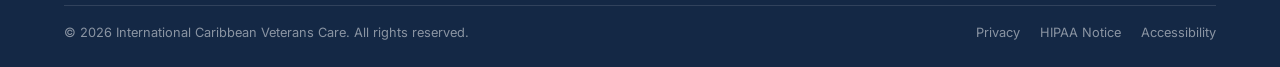
==== commit 43e41dfb: "Update mindfulness gallery - Simplified to 3 equal-sized photos (4:5 aspect ratio) - Fixed image pat" ====
--- a/index.html
+++ b/index.html
@@ -91,11 +91,11 @@
           <div class="hero-carousel-track">
 
             <div class="hero-slide is-active">
-              <img src="images/hero/icvc_vitamins.jpg" alt="" loading="eager">
+              <img src="images/hero/icvc_fachada.jpg" alt="" loading="eager">
               <div class="hero-slide-overlay">
                 <span class="hero-slide-location">
                   <svg viewBox="0 0 24 24" fill="none" stroke="currentColor" stroke-width="2"><path d="M21 10c0 7-9 13-9 13s-9-6-9-13a9 9 0 0118 0z"/><circle cx="12" cy="10" r="3"/></svg>
-                  IV Therapy by the Pool
+                  Punta Cana, D.R.
                 </span>
                 <h2 class="hero-slide-headline">Wellness treatments, delivered in paradise</h2>
               </div>
--- a/css/styles.css
+++ b/css/styles.css
@@ -958,4 +958,207 @@
 @media (max-width: 560px) {
   .brand-logo { height: 36px; max-width: 220px; }
   .footer-logo { height: 38px; max-width: 240px; }
+}
+
+/* Services 3-column layout */
+.services-columns {
+  display: grid;
+  grid-template-columns: repeat(3, 1fr);
+  gap: var(--space-3);
+  margin-top: var(--space-3);
+}
+@media (max-width: 900px) {
+  .services-columns { grid-template-columns: 1fr; gap: var(--space-3); }
+}
+
+.service-column {
+  background: var(--white);
+  border: 1px solid var(--line);
+  border-radius: var(--radius-lg);
+  padding: var(--space-4) var(--space-3);
+  position: relative;
+  transition: all 0.25s var(--ease);
+  text-align: center;
+}
+.service-column::before {
+  content: "";
+  position: absolute;
+  top: 0; left: 50%;
+  transform: translateX(-50%);
+  width: 60px;
+  height: 3px;
+  background: var(--red);
+  transition: width 0.3s var(--ease);
+}
+.service-column:hover {
+  border-color: var(--navy);
+  transform: translateY(-3px);
+  box-shadow: 0 20px 40px -20px rgba(30, 58, 95, 0.15);
+}
+.service-column:hover::before { width: 120px; }
+
+.service-column-icon {
+  width: 56px;
+  height: 56px;
+  border-radius: 50%;
+  background: rgba(154, 31, 37, 0.08);
+  display: flex;
+  align-items: center;
+  justify-content: center;
+  margin: 0 auto var(--space-2);
+}
+.service-column-icon svg {
+  width: 28px;
+  height: 28px;
+  color: var(--red);
+}
+
+.service-column h3 {
+  font-size: 1.35rem;
+  font-weight: 700;
+  color: var(--navy);
+  margin: 0 0 var(--space-2);
+  letter-spacing: -0.01em;
+}
+
+.service-column ul {
+  list-style: none;
+  padding: 0;
+  margin: 0;
+  text-align: left;
+  display: inline-block;
+}
+.service-column ul li {
+  font-size: 0.95rem;
+  color: var(--ink-soft);
+  padding: 0.5rem 0 0.5rem 1.4rem;
+  position: relative;
+  border-bottom: 1px solid var(--line);
+  line-height: 1.4;
+}
+.service-column ul li:last-child {
+  border-bottom: 0;
+}
+.service-column ul li::before {
+  content: "";
+  position: absolute;
+  left: 0;
+  top: 0.95em;
+  width: 8px;
+  height: 2px;
+  background: var(--red);
+}
+
+/* Mindfulness section */
+.mindfulness-main-image {
+  aspect-ratio: 4 / 5;
+  border-radius: var(--radius-lg);
+  overflow: hidden;
+  box-shadow: 0 20px 50px -20px rgba(30, 58, 95, 0.3);
+  position: relative;
+}
+.mindfulness-main-image::before {
+  content: "";
+  position: absolute;
+  top: 0; left: 0;
+  width: 100%;
+  height: 6px;
+  background: linear-gradient(90deg, var(--red) 0%, var(--red) 40%, var(--white) 40%, var(--white) 60%, var(--red) 60%);
+  z-index: 2;
+}
+.mindfulness-main-image img {
+  width: 100%;
+  height: 100%;
+  object-fit: cover;
+  display: block;
+}
+
+.mindfulness-details {
+  display: grid;
+  grid-template-columns: repeat(3, 1fr);
+  gap: var(--space-4);
+  margin-top: var(--space-6);
+  padding-top: var(--space-5);
+  border-top: 1px solid var(--line);
+}
+@media (max-width: 820px) {
+  .mindfulness-details { grid-template-columns: 1fr; gap: var(--space-3); }
+}
+
+.mindfulness-block h3 {
+  color: var(--navy);
+  font-size: 1.1rem;
+  font-weight: 700;
+  letter-spacing: -0.01em;
+  margin-bottom: var(--space-2);
+  padding-bottom: var(--space-2);
+  border-bottom: 2px solid var(--red);
+  display: inline-block;
+}
+.mindfulness-block ul {
+  list-style: none;
+  padding: 0;
+  margin: 0;
+}
+.mindfulness-block ul li {
+  font-size: 0.93rem;
+  line-height: 1.55;
+  color: var(--ink-soft);
+  padding: var(--space-1) 0 var(--space-1) 1.4rem;
+  position: relative;
+  border-bottom: 1px solid var(--line);
+}
+.mindfulness-block ul li:last-child {
+  border-bottom: 0;
+}
+.mindfulness-block ul li::before {
+  content: "";
+  position: absolute;
+  left: 0;
+  top: 1.15em;
+  width: 8px;
+  height: 2px;
+  background: var(--red);
+}
+.mindfulness-block ul li strong {
+  color: var(--navy);
+  font-weight: 600;
+  display: block;
+  margin-bottom: 0.15rem;
+}
+
+/* Gallery */
+/* Gallery — 3 columnas iguales */
+.mindfulness-gallery {
+  margin-top: var(--space-4);
+}
+.mindfulness-gallery-grid {
+  display: grid;
+  grid-template-columns: repeat(3, 1fr);
+  gap: var(--space-2);
+}
+.gallery-item {
+  aspect-ratio: 4 / 5;
+  border-radius: var(--radius-lg);
+  overflow: hidden;
+  position: relative;
+}
+.gallery-item img {
+  width: 100%;
+  height: 100%;
+  object-fit: cover;
+  display: block;
+  transition: transform 0.5s var(--ease);
+}
+.gallery-item:hover img {
+  transform: scale(1.05);
+}
+@media (max-width: 720px) {
+  .mindfulness-gallery-grid {
+    grid-template-columns: 1fr;
+    gap: var(--space-2);
+  }
+  .gallery-item {
+    aspect-ratio: 16 / 10;
+  }
 }
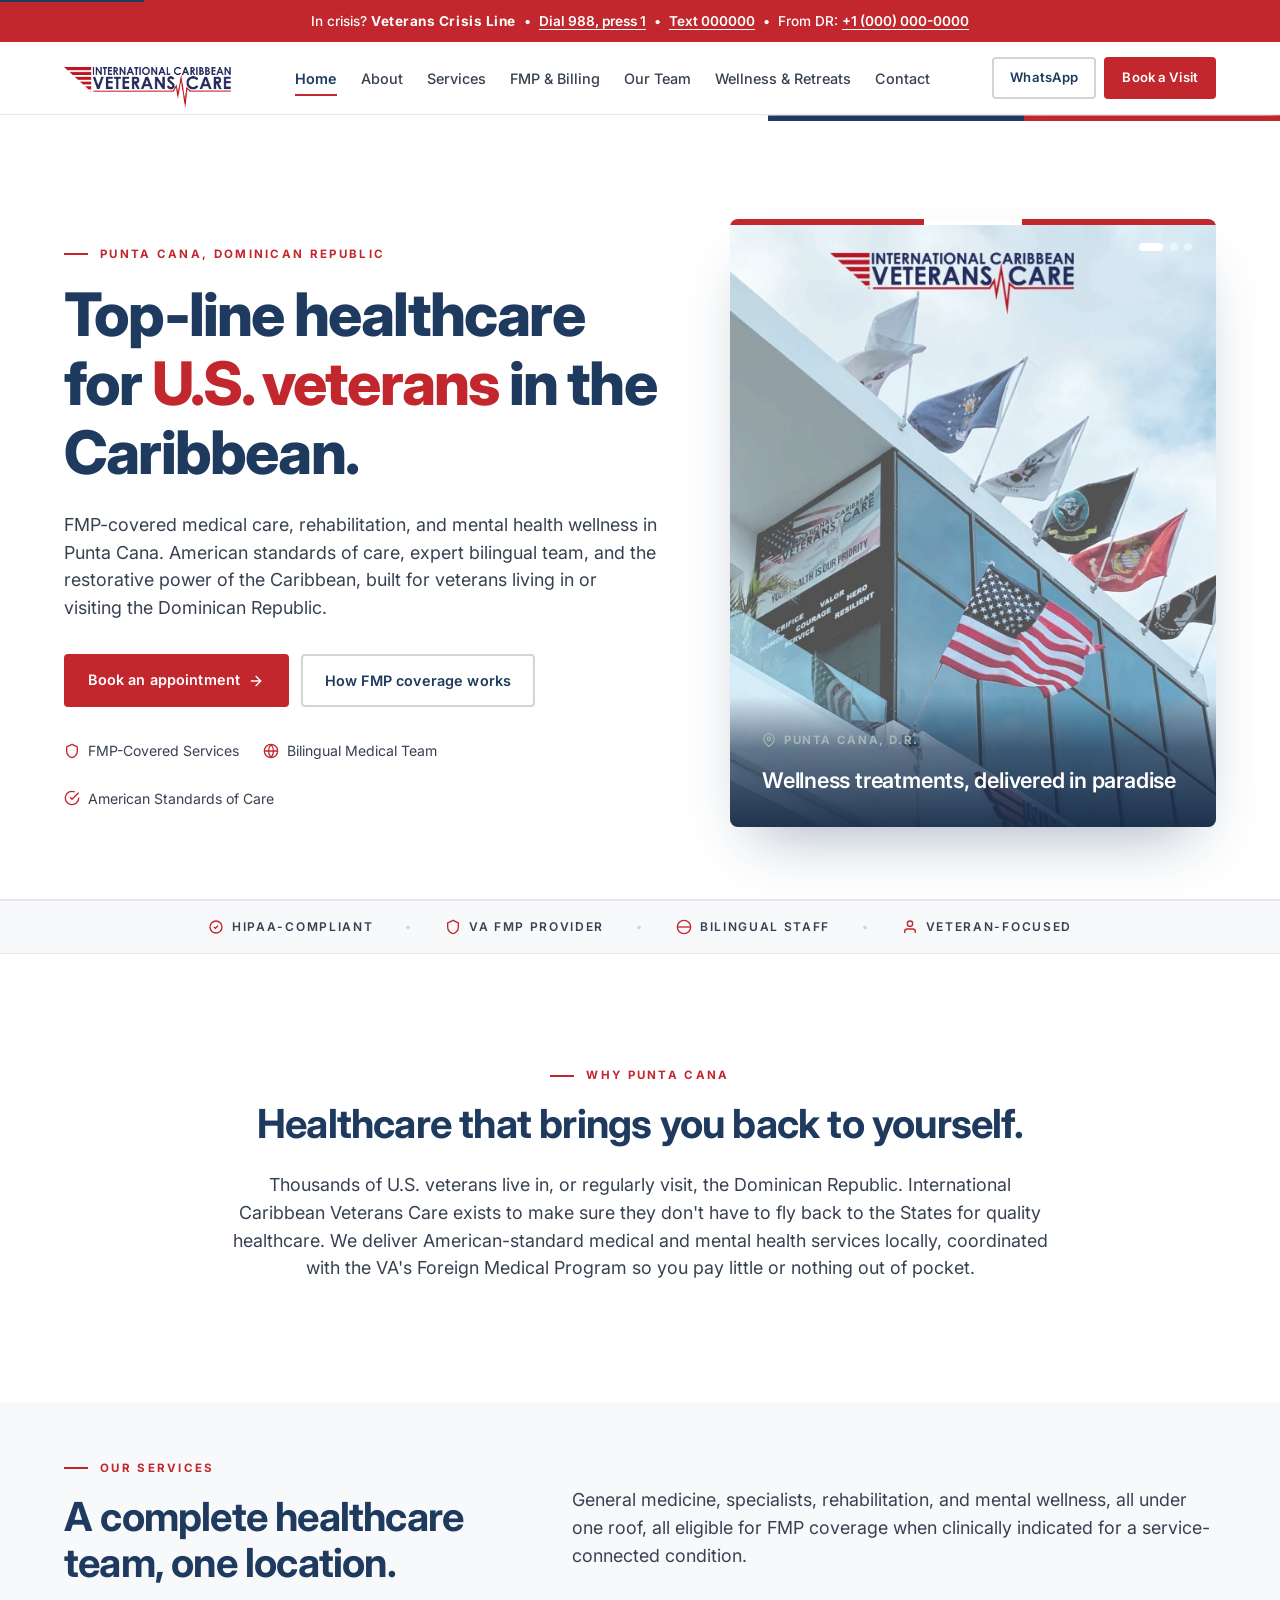
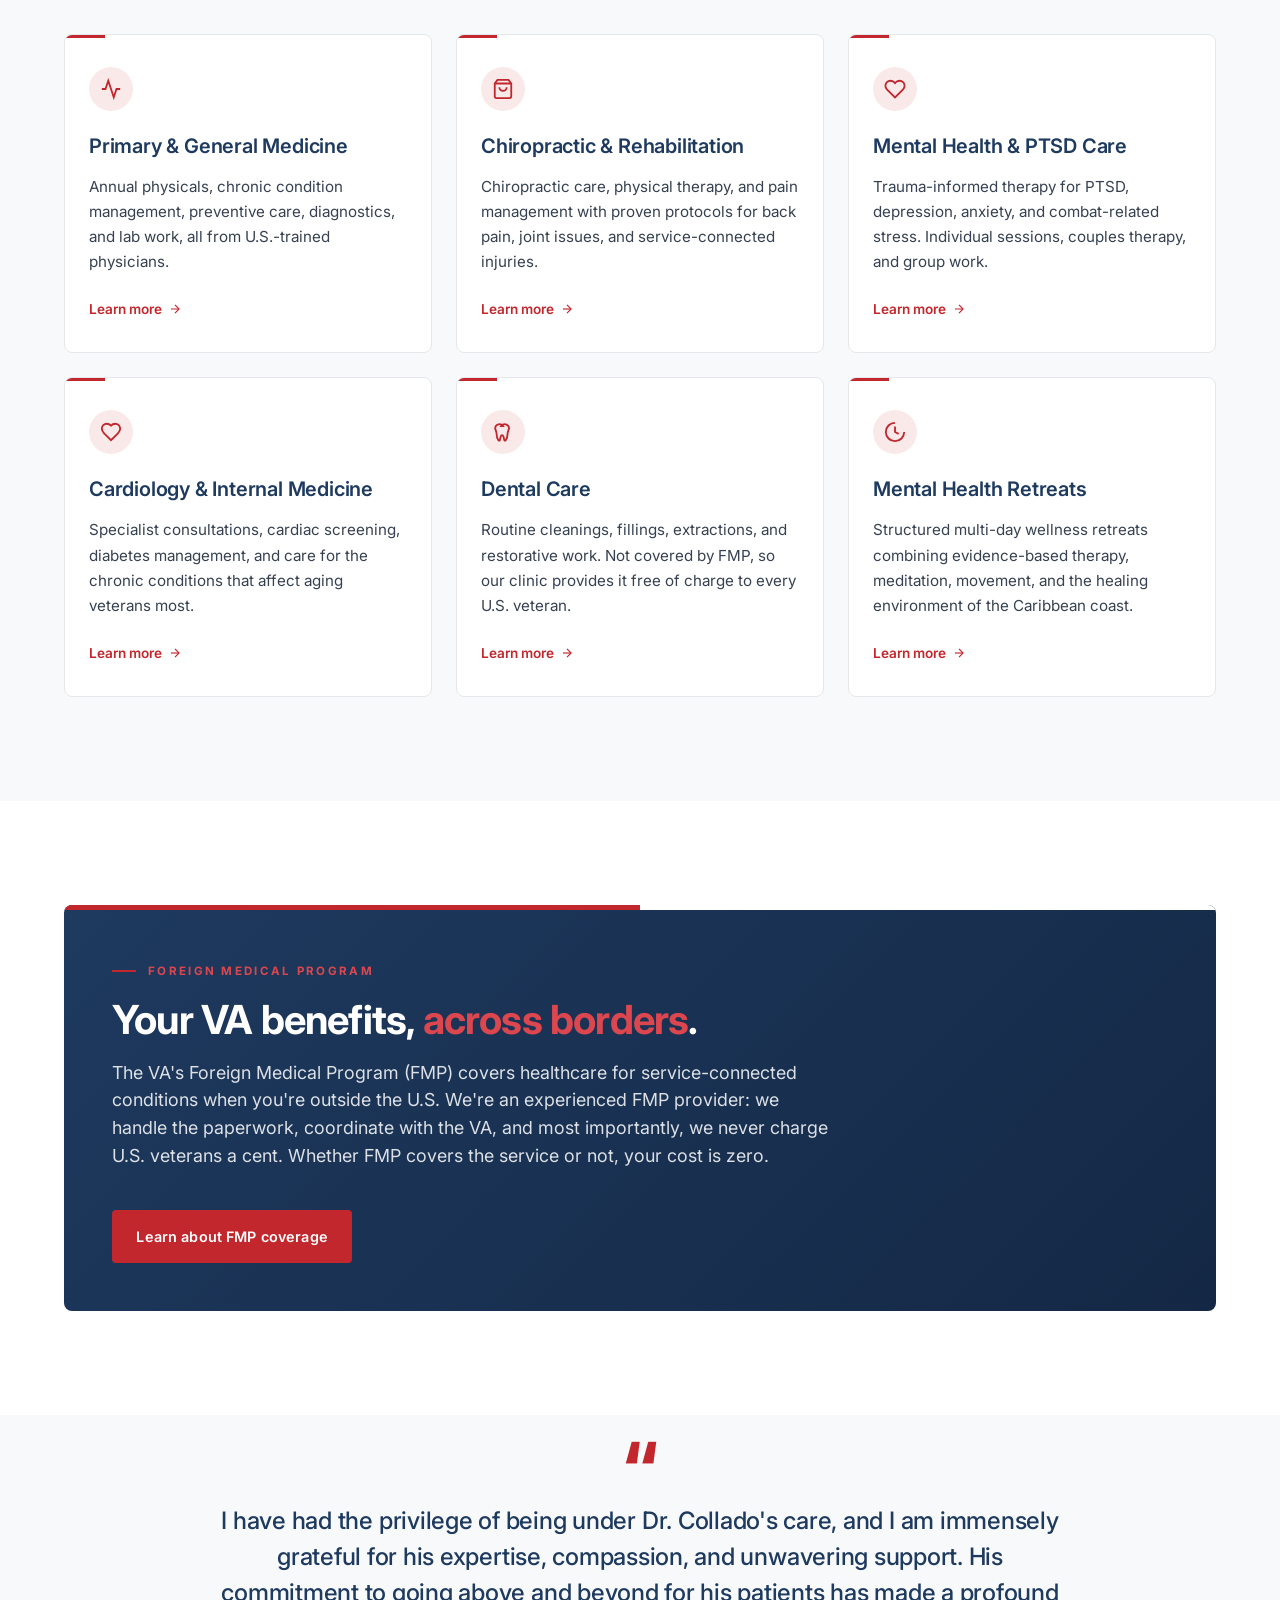
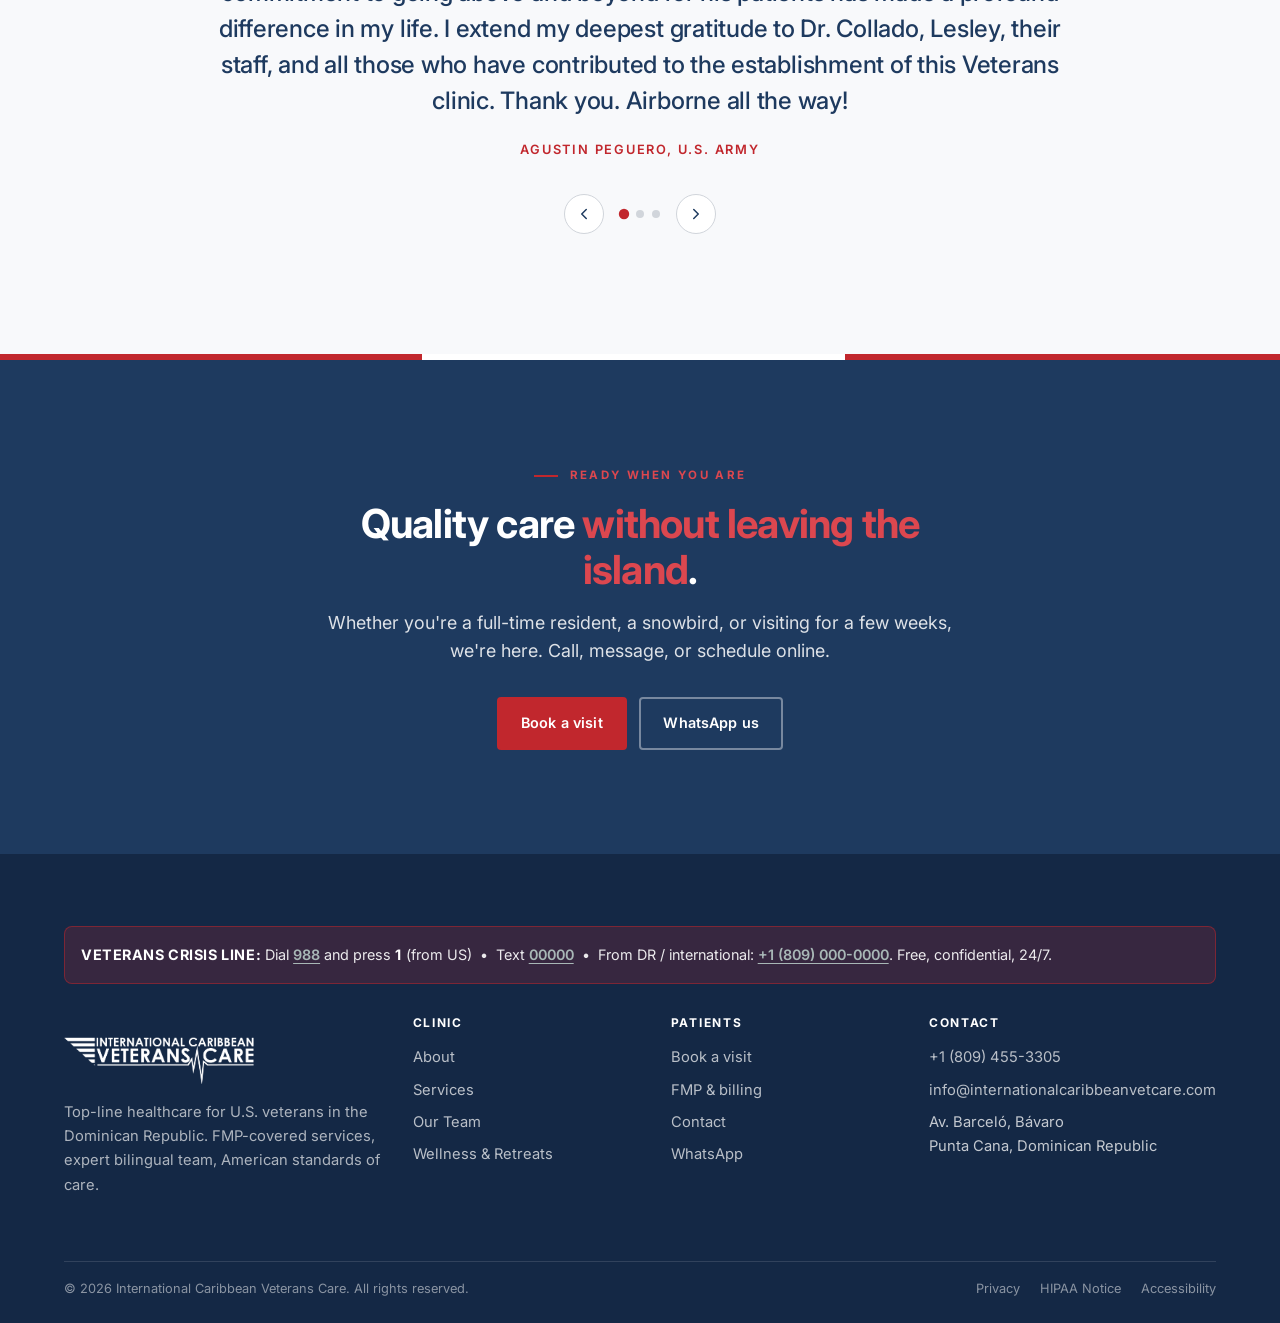
==== commit 912f471d: "remove Urgent & Acute Care from index" ====
--- a/index.html
+++ b/index.html
@@ -235,18 +235,6 @@
 
       <article class="service-card reveal">
         <div class="service-icon">
-          <svg viewBox="0 0 24 24" fill="none" stroke="currentColor" stroke-width="2"><circle cx="12" cy="12" r="10"/><path d="M12 8v4M12 16h.01"/></svg>
-        </div>
-        <h3>Urgent &amp; Acute Care</h3>
-        <p>Same-day appointments for acute illness and injury. 24/7 on-call physician access for veterans registered with our clinic.</p>
-        <a href="services.html#urgent" class="learn">
-          Learn more
-          <svg width="14" height="14" viewBox="0 0 24 24" fill="none" stroke="currentColor" stroke-width="2"><line x1="5" y1="12" x2="19" y2="12"/><polyline points="12 5 19 12 12 19"/></svg>
-        </a>
-      </article>
-
-      <article class="service-card reveal">
-        <div class="service-icon">
           <svg viewBox="0 0 24 24" fill="none" stroke="currentColor" stroke-width="2"><path d="M19 14c1.49-1.46 3-3.21 3-5.5A5.5 5.5 0 0016.5 3c-1.76 0-3 .5-4.5 2-1.5-1.5-2.74-2-4.5-2A5.5 5.5 0 002 8.5c0 2.29 1.51 4.04 3 5.5l7 7z"/></svg>
         </div>
         <h3>Cardiology &amp; Internal Medicine</h3>
